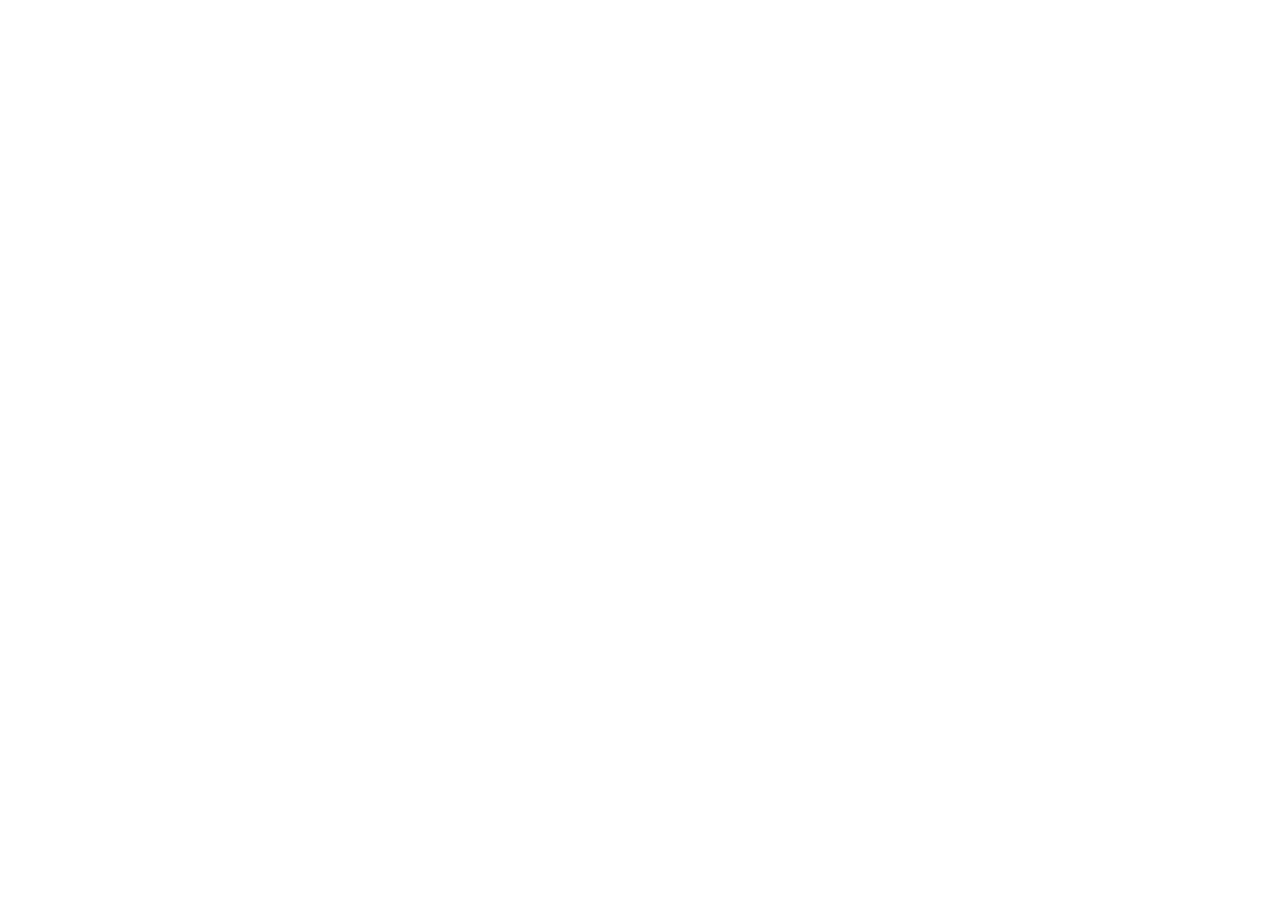
==== index.html @ ac582eb2 "Deploy Ilanil Infotech website" ====
<!doctype html>
<html lang="en">
  <head>
    <meta charset="UTF-8" />
    <meta name="viewport" content="width=device-width, initial-scale=1.0" />
    <title>Ilanil Infotech - Software, Mobile APIs & AI Solutions</title>
    <meta name="description" content="Ilanil Infotech builds and hosts complete web applications, mobile APIs, cloud infrastructure, and AI technology solutions." />
    <meta property="og:title" content="Ilanil Infotech - Software, Mobile APIs & AI Solutions" />
    <meta property="og:description" content="Ilanil Infotech builds and hosts complete web applications, mobile APIs, cloud infrastructure, and AI technology solutions." />
    <meta property="og:type" content="website" />
    <meta name="twitter:card" content="summary_large_image" />
    <link rel="preconnect" href="https://fonts.googleapis.com">
    <link rel="preconnect" href="https://fonts.gstatic.com" crossorigin>
    <link href="https://fonts.googleapis.com/css2?family=Plus+Jakarta+Sans:wght@300;400;500;600;700;800&family=JetBrains+Mono:wght@400;500&display=swap" rel="stylesheet">
  </head>
  <body class="bg-[#0b0f17] text-slate-100 antialiased selection:bg-blue-600 selection:text-white">
    <div id="root"></div>
    <script type="module" src="/src/main.tsx"></script>
  </body>
</html>
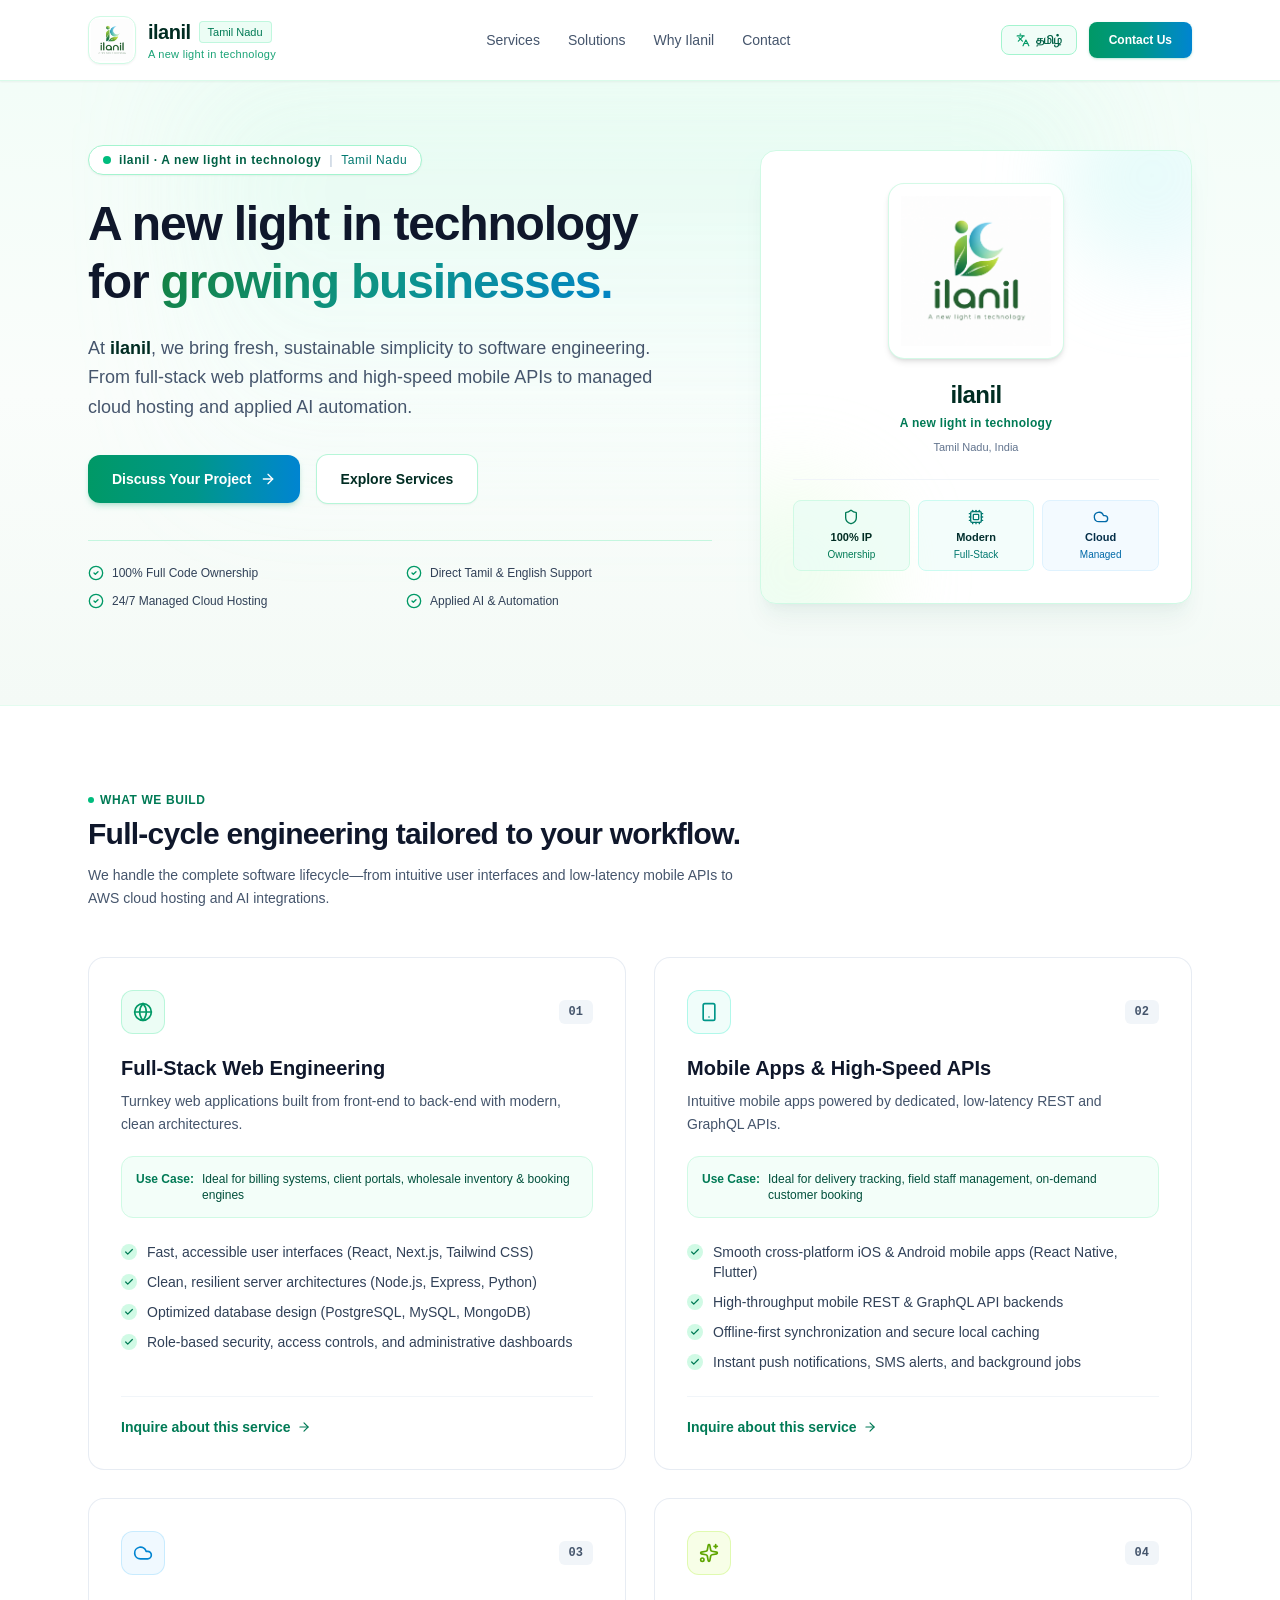
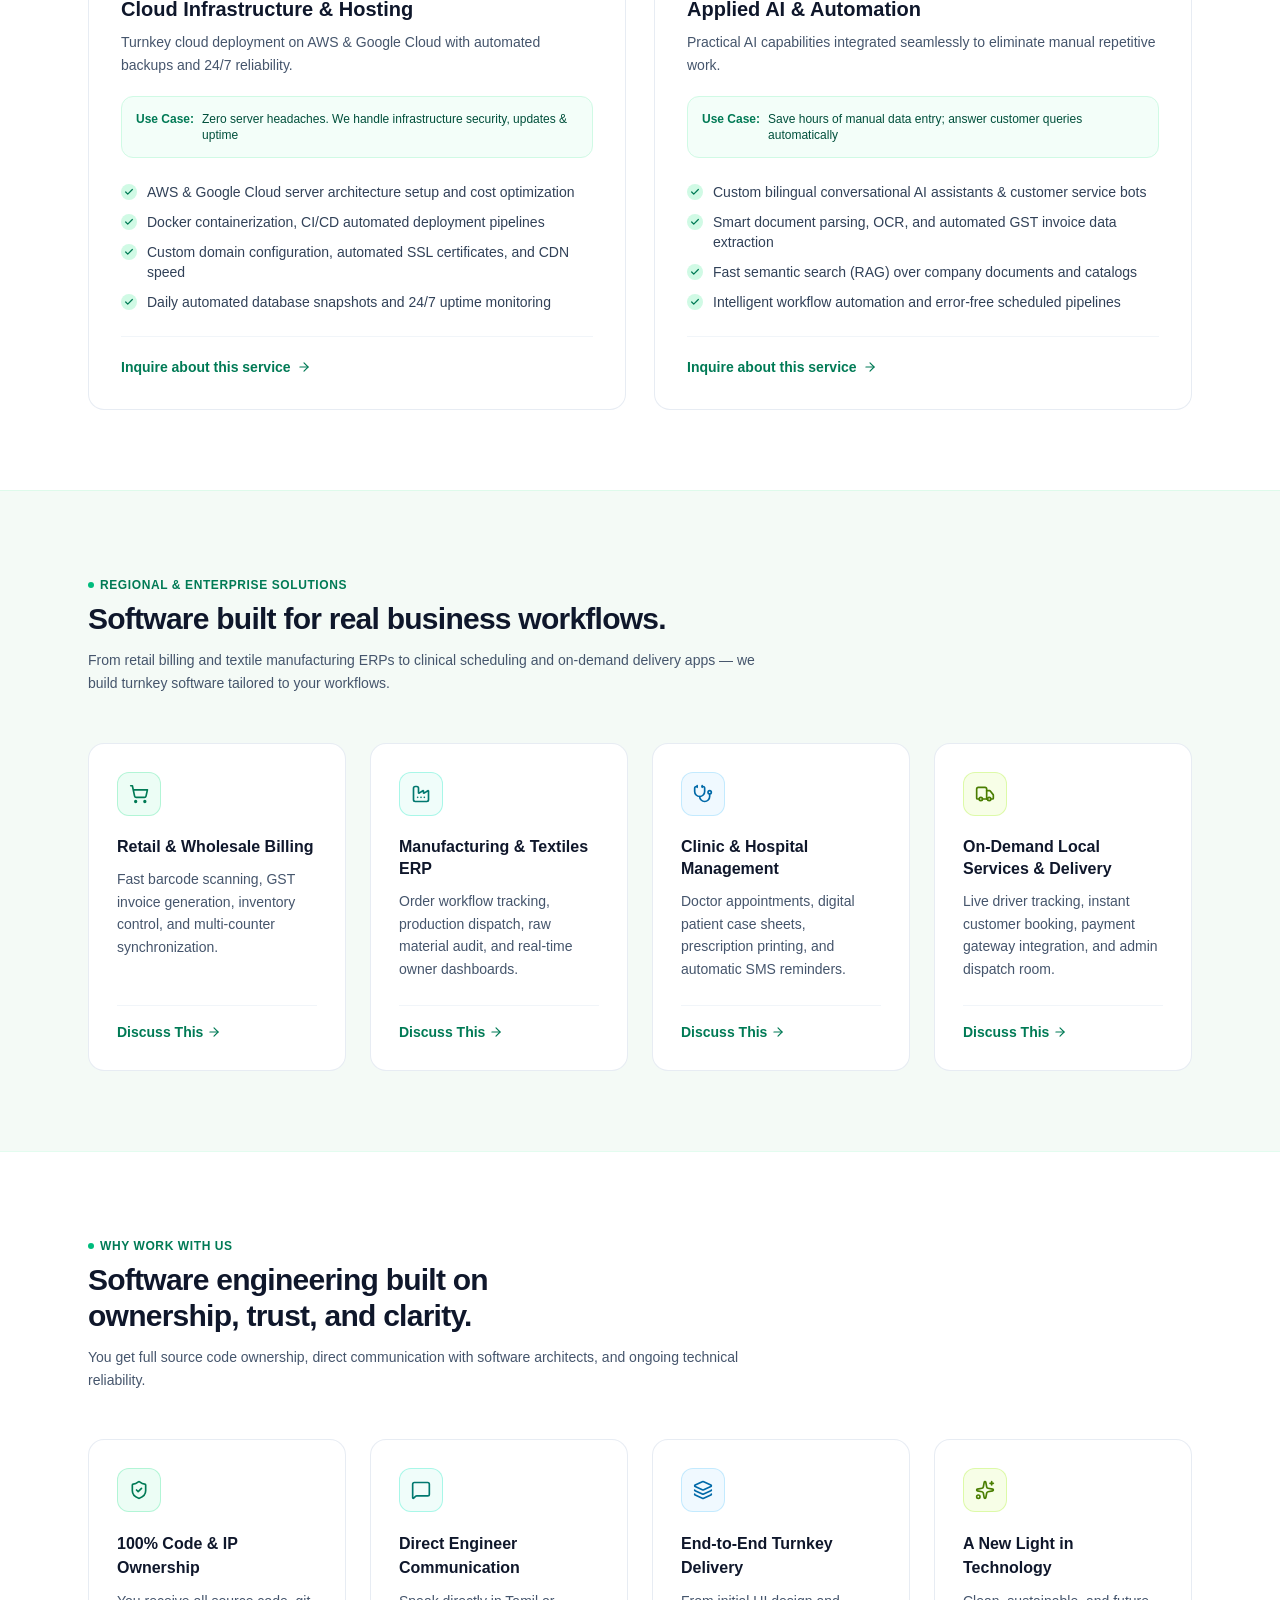
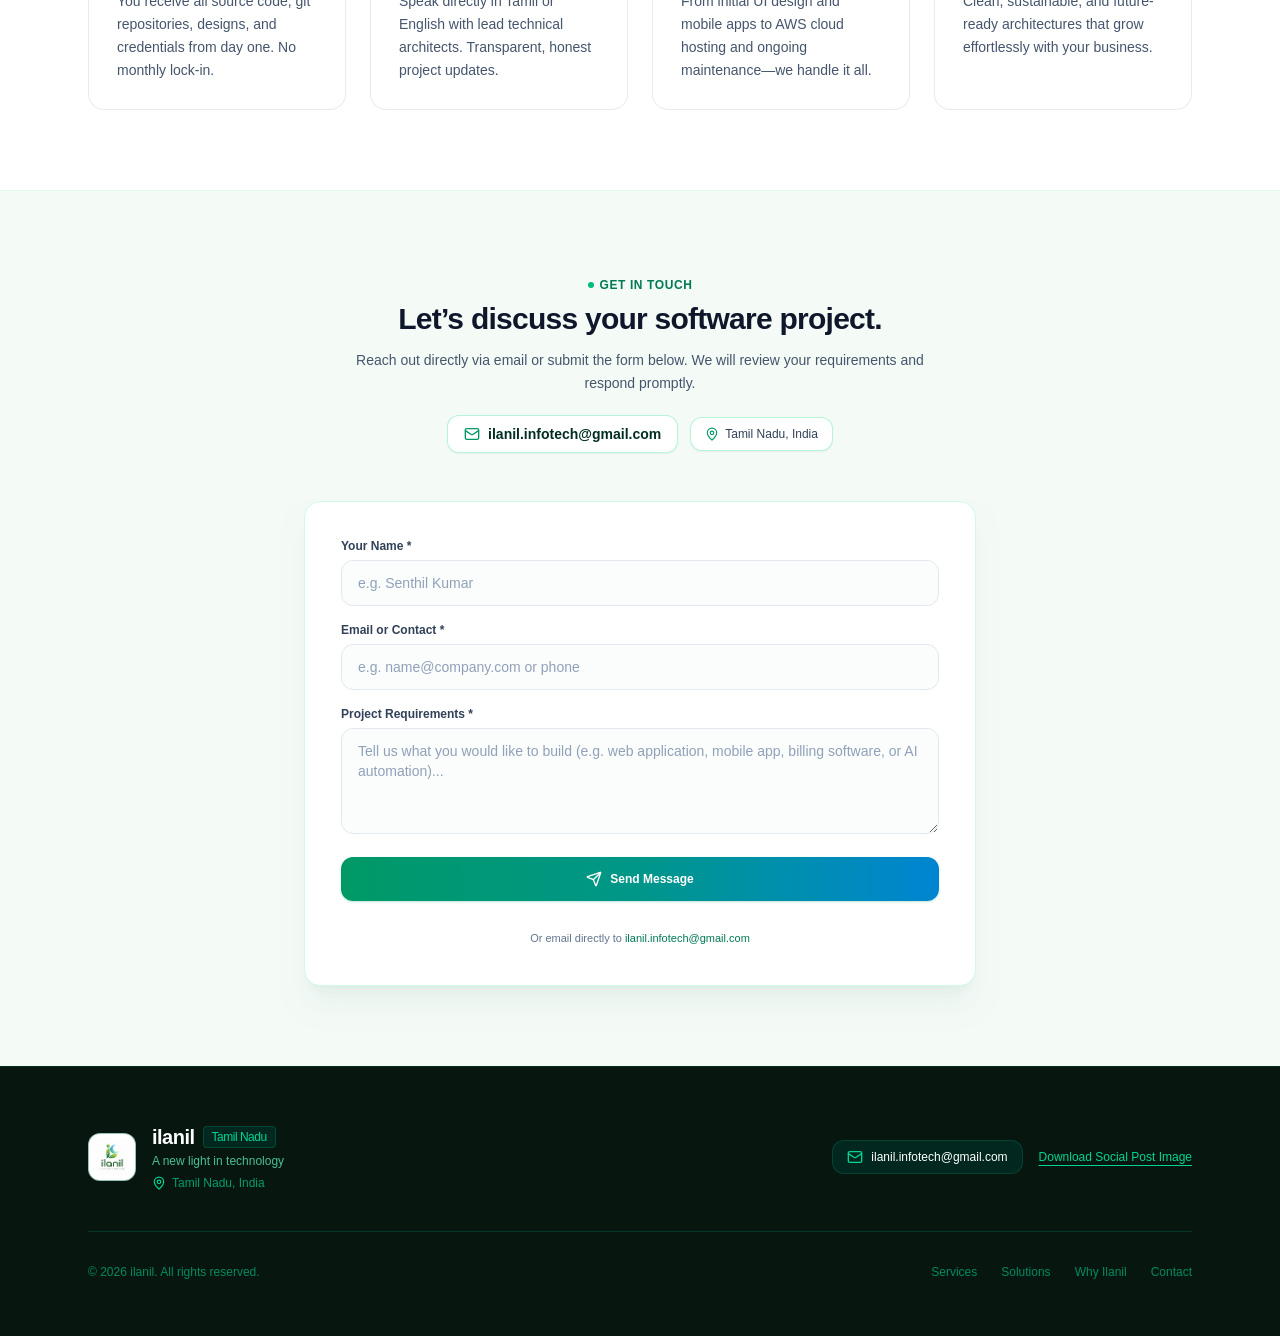
==== commit f1c9702c: "Deploy Nature-Tech logo redesign to GitHub Pages" ====
--- a/index.html
+++ b/index.html
@@ -3,18 +3,21 @@
   <head>
     <meta charset="UTF-8" />
     <meta name="viewport" content="width=device-width, initial-scale=1.0" />
-    <title>Ilanil Infotech - Software, Mobile APIs & AI Solutions</title>
-    <meta name="description" content="Ilanil Infotech builds and hosts complete web applications, mobile APIs, cloud infrastructure, and AI technology solutions." />
-    <meta property="og:title" content="Ilanil Infotech - Software, Mobile APIs & AI Solutions" />
-    <meta property="og:description" content="Ilanil Infotech builds and hosts complete web applications, mobile APIs, cloud infrastructure, and AI technology solutions." />
+    <title>Ilanil Infotech - A New Light in Technology | Tamil Nadu</title>
+    <meta name="description" content="Ilanil Infotech - A new light in technology. We build and host complete web applications, mobile APIs, cloud infrastructure, and AI solutions for businesses across Tamil Nadu." />
+    <link rel="icon" type="image/png" href="logo.png" />
+    <meta property="og:title" content="Ilanil Infotech - A New Light in Technology | Tamil Nadu" />
+    <meta property="og:description" content="Ilanil Infotech - A new light in technology. Custom software, mobile apps, managed cloud, and AI solutions." />
     <meta property="og:type" content="website" />
+    <meta property="og:image" content="logo.png" />
     <meta name="twitter:card" content="summary_large_image" />
     <link rel="preconnect" href="https://fonts.googleapis.com">
     <link rel="preconnect" href="https://fonts.gstatic.com" crossorigin>
-    <link href="https://fonts.googleapis.com/css2?family=Plus+Jakarta+Sans:wght@300;400;500;600;700;800&family=JetBrains+Mono:wght@400;500&display=swap" rel="stylesheet">
+    <link href="https://fonts.googleapis.com/css2?family=Noto+Sans+Tamil:wght@400;500;600;700&family=Plus+Jakarta+Sans:wght@300;400;500;600;700;800&family=JetBrains+Mono:wght@400;500&display=swap" rel="stylesheet">
+    <script type="module" crossorigin src="./assets/index-Dekc7Iap.js"></script>
+    <link rel="stylesheet" crossorigin href="./assets/index-Drjnzz0y.css">
   </head>
-  <body class="bg-[#0b0f17] text-slate-100 antialiased selection:bg-blue-600 selection:text-white">
+  <body class="bg-[#fafdfb] text-slate-800 antialiased selection:bg-emerald-600 selection:text-white">
     <div id="root"></div>
-    <script type="module" src="/src/main.tsx"></script>
   </body>
 </html>
--- a/assets/index-Drjnzz0y.css
+++ b/assets/index-Drjnzz0y.css
@@ -0,0 +1,2 @@
+/*! tailwindcss v4.3.3 | MIT License | https://tailwindcss.com */
+@layer properties{@supports (((-webkit-hyphens:none)) and (not (margin-trim:inline))) or ((-moz-orient:inline) and (not (color:rgb(from red r g b)))){*,:before,:after,::backdrop{--tw-translate-x:0;--tw-translate-y:0;--tw-translate-z:0;--tw-space-y-reverse:0;--tw-border-style:solid;--tw-gradient-position:initial;--tw-gradient-from:#0000;--tw-gradient-via:#0000;--tw-gradient-to:#0000;--tw-gradient-stops:initial;--tw-gradient-via-stops:initial;--tw-gradient-from-position:0%;--tw-gradient-via-position:50%;--tw-gradient-to-position:100%;--tw-leading:initial;--tw-font-weight:initial;--tw-tracking:initial;--tw-shadow:0 0 #0000;--tw-shadow-color:initial;--tw-shadow-alpha:100%;--tw-inset-shadow:0 0 #0000;--tw-inset-shadow-color:initial;--tw-inset-shadow-alpha:100%;--tw-ring-color:initial;--tw-ring-shadow:0 0 #0000;--tw-inset-ring-color:initial;--tw-inset-ring-shadow:0 0 #0000;--tw-ring-inset:initial;--tw-ring-offset-width:0px;--tw-ring-offset-color:#fff;--tw-ring-offset-shadow:0 0 #0000;--tw-blur:initial;--tw-brightness:initial;--tw-contrast:initial;--tw-grayscale:initial;--tw-hue-rotate:initial;--tw-invert:initial;--tw-opacity:initial;--tw-saturate:initial;--tw-sepia:initial;--tw-drop-shadow:initial;--tw-drop-shadow-color:initial;--tw-drop-shadow-alpha:100%;--tw-drop-shadow-size:initial;--tw-backdrop-blur:initial;--tw-backdrop-brightness:initial;--tw-backdrop-contrast:initial;--tw-backdrop-grayscale:initial;--tw-backdrop-hue-rotate:initial;--tw-backdrop-invert:initial;--tw-backdrop-opacity:initial;--tw-backdrop-saturate:initial;--tw-backdrop-sepia:initial;--tw-scale-x:1;--tw-scale-y:1;--tw-scale-z:1}}}@layer theme{:root,:host{--font-sans:-apple-system, BlinkMacSystemFont, "Segoe UI", Roboto, "Helvetica Neue", "Noto Sans", Arial, sans-serif, "Apple Color Emoji", "Segoe UI Emoji", "Segoe UI Symbol", "Noto Color Emoji";--font-mono:ui-monospace, SFMono-Regular, Menlo, Monaco, Consolas, "Liberation Mono", "Courier New", monospace;--color-lime-50:oklch(98.6% .031 120.757);--color-lime-100:oklch(96.7% .067 122.328);--color-lime-200:oklch(93.8% .127 124.321);--color-lime-600:oklch(64.8% .2 131.684);--color-lime-700:oklch(53.2% .157 131.589);--color-lime-900:oklch(40.5% .101 131.063);--color-emerald-50:oklch(97.9% .021 166.113);--color-emerald-100:oklch(95% .052 163.051);--color-emerald-200:oklch(90.5% .093 164.15);--color-emerald-300:oklch(84.5% .143 164.978);--color-emerald-400:oklch(76.5% .177 163.223);--color-emerald-500:oklch(69.6% .17 162.48);--color-emerald-600:oklch(59.6% .145 163.225);--color-emerald-700:oklch(50.8% .118 165.612);--color-emerald-800:oklch(43.2% .095 166.913);--color-emerald-900:oklch(37.8% .077 168.94);--color-emerald-950:oklch(26.2% .051 172.552);--color-teal-50:oklch(98.4% .014 180.72);--color-teal-100:oklch(95.3% .051 180.801);--color-teal-200:oklch(91% .096 180.426);--color-teal-600:oklch(60% .118 184.704);--color-teal-700:oklch(51.1% .096 186.391);--color-teal-800:oklch(43.7% .078 188.216);--color-teal-950:oklch(27.7% .046 192.524);--color-sky-50:oklch(97.7% .013 236.62);--color-sky-100:oklch(95.1% .026 236.824);--color-sky-200:oklch(90.1% .058 230.902);--color-sky-600:oklch(58.8% .158 241.966);--color-sky-700:oklch(50% .134 242.749);--color-sky-800:oklch(44.3% .11 240.79);--color-sky-950:oklch(29.3% .066 243.157);--color-rose-50:oklch(96.9% .015 12.422);--color-rose-200:oklch(89.2% .058 10.001);--color-rose-700:oklch(51.4% .222 16.935);--color-slate-100:oklch(96.8% .007 247.896);--color-slate-200:oklch(92.9% .013 255.508);--color-slate-300:oklch(86.9% .022 252.894);--color-slate-400:oklch(70.4% .04 256.788);--color-slate-500:oklch(55.4% .046 257.417);--color-slate-600:oklch(44.6% .043 257.281);--color-slate-700:oklch(37.2% .044 257.287);--color-slate-800:oklch(27.9% .041 260.031);--color-slate-900:oklch(20.8% .042 265.755);--color-white:#fff;--spacing:.25rem;--container-md:28rem;--container-xl:36rem;--container-2xl:42rem;--container-4xl:56rem;--container-6xl:72rem;--text-xs:.75rem;--text-xs--line-height:calc(1 / .75);--text-sm:.875rem;--text-sm--line-height:calc(1.25 / .875);--text-base:1rem;--text-base--line-height:calc(1.5 / 1);--text-lg:1.125rem;--text-lg--line-height:calc(1.75 / 1.125);--text-xl:1.25rem;--text-xl--line-height:calc(1.75 / 1.25);--text-2xl:1.5rem;--text-2xl--line-height:calc(2 / 1.5);--text-3xl:1.875rem;--text-3xl--line-height:calc(2.25 / 1.875);--text-4xl:2.25rem;--text-4xl--line-height:calc(2.5 / 2.25);--text-5xl:3rem;--text-5xl--line-height:1;--font-weight-normal:400;--font-weight-medium:500;--font-weight-semibold:600;--font-weight-bold:700;--font-weight-extrabold:800;--tracking-tight:-.025em;--tracking-wide:.025em;--tracking-wider:.05em;--leading-snug:1.375;--leading-relaxed:1.625;--radius-md:.375rem;--radius-lg:.5rem;--radius-xl:.75rem;--radius-2xl:1rem;--animate-pulse:pulse 2s cubic-bezier(.4, 0, .6, 1) infinite;--blur-md:12px;--blur-2xl:40px;--blur-3xl:64px;--default-transition-duration:.15s;--default-transition-timing-function:cubic-bezier(.4, 0, .2, 1);--default-font-family:var(--font-sans);--default-mono-font-family:var(--font-mono)}}@layer base{*,:after,:before,::backdrop{box-sizing:border-box;border:0 solid;margin:0;padding:0}::file-selector-button{box-sizing:border-box;border:0 solid;margin:0;padding:0}html,:host{-webkit-text-size-adjust:100%;tab-size:4;line-height:1.5;font-family:var(--default-font-family,-apple-system, BlinkMacSystemFont, "Segoe UI", Roboto, "Helvetica Neue", "Noto Sans", Arial, sans-serif, "Apple Color Emoji", "Segoe UI Emoji", "Segoe UI Symbol", "Noto Color Emoji");font-feature-settings:var(--default-font-feature-settings,normal);font-variation-settings:var(--default-font-variation-settings,normal);-webkit-tap-highlight-color:transparent}hr{height:0;color:inherit;border-top-width:1px}abbr:where([title]){-webkit-text-decoration:underline dotted;text-decoration:underline dotted}h1,h2,h3,h4,h5,h6{font-size:inherit;font-weight:inherit}a{color:inherit;-webkit-text-decoration:inherit;-webkit-text-decoration:inherit;-webkit-text-decoration:inherit;-webkit-text-decoration:inherit;text-decoration:inherit}b,strong{font-weight:bolder}code,kbd,samp,pre{font-family:var(--default-mono-font-family,ui-monospace, SFMono-Regular, Menlo, Monaco, Consolas, "Liberation Mono", "Courier New", monospace);font-feature-settings:var(--default-mono-font-feature-settings,normal);font-variation-settings:var(--default-mono-font-variation-settings,normal);font-size:1em}small{font-size:80%}sub,sup{vertical-align:baseline;font-size:75%;line-height:0;position:relative}sub{bottom:-.25em}sup{top:-.5em}table{text-indent:0;border-color:inherit;border-collapse:collapse}:-moz-focusring:where(:not(iframe)){outline:auto}progress{vertical-align:baseline}summary{display:list-item}ol,ul,menu{list-style:none}img,svg,video,canvas,audio,iframe,embed,object{vertical-align:middle;display:block}img,video{max-width:100%;height:auto}button,input,select,optgroup,textarea{font:inherit;font-feature-settings:inherit;font-variation-settings:inherit;letter-spacing:inherit;color:inherit;opacity:1;background-color:#0000;border-radius:0}::file-selector-button{font:inherit;font-feature-settings:inherit;font-variation-settings:inherit;letter-spacing:inherit;color:inherit;opacity:1;background-color:#0000;border-radius:0}:where(select:is([multiple],[size])) optgroup{font-weight:bolder}:where(select:is([multiple],[size])) optgroup option{padding-inline-start:20px}::file-selector-button{margin-inline-end:4px}::placeholder{opacity:1}@supports (not ((-webkit-appearance:-apple-pay-button))) or (contain-intrinsic-size:1px){::placeholder{color:currentColor}@supports (color:color-mix(in lab, red, red)){::placeholder{color:color-mix(in oklab, currentcolor 50%, transparent)}}}textarea{resize:vertical}::-webkit-search-decoration{-webkit-appearance:none}::-webkit-date-and-time-value{min-height:1lh;text-align:inherit}::-webkit-datetime-edit{display:inline-flex}::-webkit-datetime-edit-fields-wrapper{padding:0}::-webkit-datetime-edit{padding-block:0}::-webkit-datetime-edit-year-field{padding-block:0}::-webkit-datetime-edit-month-field{padding-block:0}::-webkit-datetime-edit-day-field{padding-block:0}::-webkit-datetime-edit-hour-field{padding-block:0}::-webkit-datetime-edit-minute-field{padding-block:0}::-webkit-datetime-edit-second-field{padding-block:0}::-webkit-datetime-edit-millisecond-field{padding-block:0}::-webkit-datetime-edit-meridiem-field{padding-block:0}::-webkit-calendar-picker-indicator{line-height:1}:-moz-ui-invalid{box-shadow:none}button,input:where([type=button],[type=reset],[type=submit]){appearance:button}::file-selector-button{appearance:button}::-webkit-inner-spin-button{height:auto}::-webkit-outer-spin-button{height:auto}[hidden]:where(:not([hidden=until-found])){display:none!important}html{scroll-behavior:smooth;--lightningcss-light:initial;--lightningcss-dark: ;color-scheme:light;font-family:Plus Jakarta Sans,Noto Sans Tamil,-apple-system,BlinkMacSystemFont,Segoe UI,Roboto,sans-serif}code,pre,.font-mono{font-family:JetBrains Mono,monospace}}@layer components;@layer utilities{.pointer-events-none{pointer-events:none}.absolute{position:absolute}.relative{position:relative}.sticky{position:sticky}.-top-16{top:calc(var(--spacing) * -16)}.top-0{top:0}.-right-16{right:calc(var(--spacing) * -16)}.-bottom-16{bottom:calc(var(--spacing) * -16)}.-left-16{left:calc(var(--spacing) * -16)}.left-1\/2{left:50%}.z-10{z-index:10}.z-40{z-index:40}.mx-auto{margin-inline:auto}.mt-0\.5{margin-top:calc(var(--spacing) * .5)}.mt-1\.5{margin-top:calc(var(--spacing) * 1.5)}.mt-3{margin-top:calc(var(--spacing) * 3)}.mt-5{margin-top:calc(var(--spacing) * 5)}.mt-6{margin-top:calc(var(--spacing) * 6)}.mb-1{margin-bottom:var(--spacing)}.mb-1\.5{margin-bottom:calc(var(--spacing) * 1.5)}.mb-2{margin-bottom:calc(var(--spacing) * 2)}.mb-2\.5{margin-bottom:calc(var(--spacing) * 2.5)}.mb-5{margin-bottom:calc(var(--spacing) * 5)}.mb-6{margin-bottom:calc(var(--spacing) * 6)}.mb-8{margin-bottom:calc(var(--spacing) * 8)}.mb-9{margin-bottom:calc(var(--spacing) * 9)}.mb-12{margin-bottom:calc(var(--spacing) * 12)}.block{display:block}.flex{display:flex}.grid{display:grid}.hidden{display:none}.inline-flex{display:inline-flex}.h-1\.5{height:calc(var(--spacing) * 1.5)}.h-2{height:calc(var(--spacing) * 2)}.h-2\.5{height:calc(var(--spacing) * 2.5)}.h-3\.5{height:calc(var(--spacing) * 3.5)}.h-4{height:calc(var(--spacing) * 4)}.h-5{height:calc(var(--spacing) * 5)}.h-6{height:calc(var(--spacing) * 6)}.h-11{height:calc(var(--spacing) * 11)}.h-12{height:calc(var(--spacing) * 12)}.h-20{height:calc(var(--spacing) * 20)}.h-36{height:calc(var(--spacing) * 36)}.h-48{height:calc(var(--spacing) * 48)}.h-\[450px\]{height:450px}.h-full{height:100%}.min-h-screen{min-height:100vh}.w-1\.5{width:calc(var(--spacing) * 1.5)}.w-2{width:calc(var(--spacing) * 2)}.w-2\.5{width:calc(var(--spacing) * 2.5)}.w-3\.5{width:calc(var(--spacing) * 3.5)}.w-4{width:calc(var(--spacing) * 4)}.w-5{width:calc(var(--spacing) * 5)}.w-6{width:calc(var(--spacing) * 6)}.w-11{width:calc(var(--spacing) * 11)}.w-12{width:calc(var(--spacing) * 12)}.w-36{width:calc(var(--spacing) * 36)}.w-48{width:calc(var(--spacing) * 48)}.w-\[900px\]{width:900px}.w-full{width:100%}.max-w-2xl{max-width:var(--container-2xl)}.max-w-4xl{max-width:var(--container-4xl)}.max-w-6xl{max-width:var(--container-6xl)}.max-w-md{max-width:var(--container-md)}.max-w-xl{max-width:var(--container-xl)}.flex-1{flex:1}.shrink-0{flex-shrink:0}.grow{flex-grow:1}.-translate-x-1\/2{--tw-translate-x:calc(calc(1 / 2 * 100%) * -1);translate:var(--tw-translate-x) var(--tw-translate-y)}.animate-pulse{animation:var(--animate-pulse)}.grid-cols-1{grid-template-columns:repeat(1,minmax(0,1fr))}.grid-cols-2{grid-template-columns:repeat(2,minmax(0,1fr))}.grid-cols-3{grid-template-columns:repeat(3,minmax(0,1fr))}.flex-col{flex-direction:column}.flex-wrap{flex-wrap:wrap}.items-center{align-items:center}.items-start{align-items:flex-start}.items-stretch{align-items:stretch}.justify-between{justify-content:space-between}.justify-center{justify-content:center}.gap-1{gap:var(--spacing)}.gap-1\.5{gap:calc(var(--spacing) * 1.5)}.gap-2{gap:calc(var(--spacing) * 2)}.gap-2\.5{gap:calc(var(--spacing) * 2.5)}.gap-3{gap:calc(var(--spacing) * 3)}.gap-4{gap:calc(var(--spacing) * 4)}.gap-6{gap:calc(var(--spacing) * 6)}.gap-7{gap:calc(var(--spacing) * 7)}.gap-8{gap:calc(var(--spacing) * 8)}.gap-12{gap:calc(var(--spacing) * 12)}:where(.space-y-1>:not(:last-child)){--tw-space-y-reverse:0;margin-block-start:calc(var(--spacing) * var(--tw-space-y-reverse));margin-block-end:calc(var(--spacing) * calc(1 - var(--tw-space-y-reverse)))}:where(.space-y-2\.5>:not(:last-child)){--tw-space-y-reverse:0;margin-block-start:calc(calc(var(--spacing) * 2.5) * var(--tw-space-y-reverse));margin-block-end:calc(calc(var(--spacing) * 2.5) * calc(1 - var(--tw-space-y-reverse)))}:where(.space-y-4>:not(:last-child)){--tw-space-y-reverse:0;margin-block-start:calc(calc(var(--spacing) * 4) * var(--tw-space-y-reverse));margin-block-end:calc(calc(var(--spacing) * 4) * calc(1 - var(--tw-space-y-reverse)))}.overflow-hidden{overflow:hidden}.rounded{border-radius:.25rem}.rounded-2xl{border-radius:var(--radius-2xl)}.rounded-full{border-radius:2147483647px}.rounded-lg{border-radius:var(--radius-lg)}.rounded-md{border-radius:var(--radius-md)}.rounded-xl{border-radius:var(--radius-xl)}.border{border-style:var(--tw-border-style);border-width:1px}.border-t{border-top-style:var(--tw-border-style);border-top-width:1px}.border-b{border-bottom-style:var(--tw-border-style);border-bottom-width:1px}.border-emerald-100{border-color:var(--color-emerald-100)}.border-emerald-100\/60{border-color:#d0fae599}@supports (color:color-mix(in lab, red, red)){.border-emerald-100\/60{border-color:color-mix(in oklab, var(--color-emerald-100) 60%, transparent)}}.border-emerald-100\/80{border-color:#d0fae5cc}@supports (color:color-mix(in lab, red, red)){.border-emerald-100\/80{border-color:color-mix(in oklab, var(--color-emerald-100) 80%, transparent)}}.border-emerald-100\/90{border-color:#d0fae5e6}@supports (color:color-mix(in lab, red, red)){.border-emerald-100\/90{border-color:color-mix(in oklab, var(--color-emerald-100) 90%, transparent)}}.border-emerald-200{border-color:var(--color-emerald-200)}.border-emerald-200\/60{border-color:#a4f4cf99}@supports (color:color-mix(in lab, red, red)){.border-emerald-200\/60{border-color:color-mix(in oklab, var(--color-emerald-200) 60%, transparent)}}.border-emerald-200\/70{border-color:#a4f4cfb3}@supports (color:color-mix(in lab, red, red)){.border-emerald-200\/70{border-color:color-mix(in oklab, var(--color-emerald-200) 70%, transparent)}}.border-emerald-200\/80{border-color:#a4f4cfcc}@supports (color:color-mix(in lab, red, red)){.border-emerald-200\/80{border-color:color-mix(in oklab, var(--color-emerald-200) 80%, transparent)}}.border-emerald-300{border-color:var(--color-emerald-300)}.border-emerald-800\/40{border-color:#005f4666}@supports (color:color-mix(in lab, red, red)){.border-emerald-800\/40{border-color:color-mix(in oklab, var(--color-emerald-800) 40%, transparent)}}.border-emerald-800\/50{border-color:#005f4680}@supports (color:color-mix(in lab, red, red)){.border-emerald-800\/50{border-color:color-mix(in oklab, var(--color-emerald-800) 50%, transparent)}}.border-emerald-800\/60{border-color:#005f4699}@supports (color:color-mix(in lab, red, red)){.border-emerald-800\/60{border-color:color-mix(in oklab, var(--color-emerald-800) 60%, transparent)}}.border-emerald-900\/60{border-color:#004e3b99}@supports (color:color-mix(in lab, red, red)){.border-emerald-900\/60{border-color:color-mix(in oklab, var(--color-emerald-900) 60%, transparent)}}.border-emerald-950{border-color:var(--color-emerald-950)}.border-lime-200\/70{border-color:#d8f999b3}@supports (color:color-mix(in lab, red, red)){.border-lime-200\/70{border-color:color-mix(in oklab, var(--color-lime-200) 70%, transparent)}}.border-lime-200\/80{border-color:#d8f999cc}@supports (color:color-mix(in lab, red, red)){.border-lime-200\/80{border-color:color-mix(in oklab, var(--color-lime-200) 80%, transparent)}}.border-rose-200{border-color:var(--color-rose-200)}.border-sky-100{border-color:var(--color-sky-100)}.border-sky-200\/70{border-color:#b8e6feb3}@supports (color:color-mix(in lab, red, red)){.border-sky-200\/70{border-color:color-mix(in oklab, var(--color-sky-200) 70%, transparent)}}.border-sky-200\/80{border-color:#b8e6fecc}@supports (color:color-mix(in lab, red, red)){.border-sky-200\/80{border-color:color-mix(in oklab, var(--color-sky-200) 80%, transparent)}}.border-slate-100{border-color:var(--color-slate-100)}.border-slate-200{border-color:var(--color-slate-200)}.border-slate-200\/80{border-color:#e2e8f0cc}@supports (color:color-mix(in lab, red, red)){.border-slate-200\/80{border-color:color-mix(in oklab, var(--color-slate-200) 80%, transparent)}}.border-teal-100{border-color:var(--color-teal-100)}.border-teal-200\/70{border-color:#96f7e4b3}@supports (color:color-mix(in lab, red, red)){.border-teal-200\/70{border-color:color-mix(in oklab, var(--color-teal-200) 70%, transparent)}}.border-teal-200\/80{border-color:#96f7e4cc}@supports (color:color-mix(in lab, red, red)){.border-teal-200\/80{border-color:color-mix(in oklab, var(--color-teal-200) 80%, transparent)}}.bg-\[\#071710\]{background-color:#071710}.bg-\[\#f4faf6\]{background-color:#f4faf6}.bg-\[\#fafdfb\]{background-color:#fafdfb}.bg-emerald-50{background-color:var(--color-emerald-50)}.bg-emerald-50\/60{background-color:#ecfdf599}@supports (color:color-mix(in lab, red, red)){.bg-emerald-50\/60{background-color:color-mix(in oklab, var(--color-emerald-50) 60%, transparent)}}.bg-emerald-50\/70{background-color:#ecfdf5b3}@supports (color:color-mix(in lab, red, red)){.bg-emerald-50\/70{background-color:color-mix(in oklab, var(--color-emerald-50) 70%, transparent)}}.bg-emerald-50\/80{background-color:#ecfdf5cc}@supports (color:color-mix(in lab, red, red)){.bg-emerald-50\/80{background-color:color-mix(in oklab, var(--color-emerald-50) 80%, transparent)}}.bg-emerald-100{background-color:var(--color-emerald-100)}.bg-emerald-500{background-color:var(--color-emerald-500)}.bg-emerald-950\/80{background-color:#002c22cc}@supports (color:color-mix(in lab, red, red)){.bg-emerald-950\/80{background-color:color-mix(in oklab, var(--color-emerald-950) 80%, transparent)}}.bg-lime-50{background-color:var(--color-lime-50)}.bg-rose-50{background-color:var(--color-rose-50)}.bg-sky-50{background-color:var(--color-sky-50)}.bg-sky-50\/80{background-color:#f0f9ffcc}@supports (color:color-mix(in lab, red, red)){.bg-sky-50\/80{background-color:color-mix(in oklab, var(--color-sky-50) 80%, transparent)}}.bg-slate-100{background-color:var(--color-slate-100)}.bg-teal-50{background-color:var(--color-teal-50)}.bg-teal-50\/80{background-color:#f0fdfacc}@supports (color:color-mix(in lab, red, red)){.bg-teal-50\/80{background-color:color-mix(in oklab, var(--color-teal-50) 80%, transparent)}}.bg-white{background-color:var(--color-white)}.bg-white\/95{background-color:#fffffff2}@supports (color:color-mix(in lab, red, red)){.bg-white\/95{background-color:color-mix(in oklab, var(--color-white) 95%, transparent)}}.bg-gradient-to-b{--tw-gradient-position:to bottom in oklab;background-image:linear-gradient(var(--tw-gradient-stops))}.bg-gradient-to-br{--tw-gradient-position:to bottom right in oklab;background-image:linear-gradient(var(--tw-gradient-stops))}.bg-gradient-to-r{--tw-gradient-position:to right in oklab;background-image:linear-gradient(var(--tw-gradient-stops))}.bg-gradient-to-tr{--tw-gradient-position:to top right in oklab;background-image:linear-gradient(var(--tw-gradient-stops))}.from-emerald-50\/50{--tw-gradient-from:#ecfdf580}@supports (color:color-mix(in lab, red, red)){.from-emerald-50\/50{--tw-gradient-from:color-mix(in oklab, var(--color-emerald-50) 50%, transparent)}}.from-emerald-50\/50{--tw-gradient-stops:var(--tw-gradient-via-stops,var(--tw-gradient-position), var(--tw-gradient-from) var(--tw-gradient-from-position), var(--tw-gradient-to) var(--tw-gradient-to-position))}.from-emerald-200\/30{--tw-gradient-from:#a4f4cf4d}@supports (color:color-mix(in lab, red, red)){.from-emerald-200\/30{--tw-gradient-from:color-mix(in oklab, var(--color-emerald-200) 30%, transparent)}}.from-emerald-200\/30{--tw-gradient-stops:var(--tw-gradient-via-stops,var(--tw-gradient-position), var(--tw-gradient-from) var(--tw-gradient-from-position), var(--tw-gradient-to) var(--tw-gradient-to-position))}.from-emerald-600{--tw-gradient-from:var(--color-emerald-600);--tw-gradient-stops:var(--tw-gradient-via-stops,var(--tw-gradient-position), var(--tw-gradient-from) var(--tw-gradient-from-position), var(--tw-gradient-to) var(--tw-gradient-to-position))}.from-teal-200\/30{--tw-gradient-from:#96f7e44d}@supports (color:color-mix(in lab, red, red)){.from-teal-200\/30{--tw-gradient-from:color-mix(in oklab, var(--color-teal-200) 30%, transparent)}}.from-teal-200\/30{--tw-gradient-stops:var(--tw-gradient-via-stops,var(--tw-gradient-position), var(--tw-gradient-from) var(--tw-gradient-from-position), var(--tw-gradient-to) var(--tw-gradient-to-position))}.via-\[\#fafdfb\]{--tw-gradient-via:#fafdfb;--tw-gradient-via-stops:var(--tw-gradient-position), var(--tw-gradient-from) var(--tw-gradient-from-position), var(--tw-gradient-via) var(--tw-gradient-via-position), var(--tw-gradient-to) var(--tw-gradient-to-position);--tw-gradient-stops:var(--tw-gradient-via-stops)}.via-teal-100\/20{--tw-gradient-via:#cbfbf133}@supports (color:color-mix(in lab, red, red)){.via-teal-100\/20{--tw-gradient-via:color-mix(in oklab, var(--color-teal-100) 20%, transparent)}}.via-teal-100\/20{--tw-gradient-via-stops:var(--tw-gradient-position), var(--tw-gradient-from) var(--tw-gradient-from-position), var(--tw-gradient-via) var(--tw-gradient-via-position), var(--tw-gradient-to) var(--tw-gradient-to-position);--tw-gradient-stops:var(--tw-gradient-via-stops)}.via-teal-600{--tw-gradient-via:var(--color-teal-600);--tw-gradient-via-stops:var(--tw-gradient-position), var(--tw-gradient-from) var(--tw-gradient-from-position), var(--tw-gradient-via) var(--tw-gradient-via-position), var(--tw-gradient-to) var(--tw-gradient-to-position);--tw-gradient-stops:var(--tw-gradient-via-stops)}.to-\[\#f4faf6\]{--tw-gradient-to:#f4faf6;--tw-gradient-stops:var(--tw-gradient-via-stops,var(--tw-gradient-position), var(--tw-gradient-from) var(--tw-gradient-from-position), var(--tw-gradient-to) var(--tw-gradient-to-position))}.to-lime-100\/30{--tw-gradient-to:#ecfcca4d}@supports (color:color-mix(in lab, red, red)){.to-lime-100\/30{--tw-gradient-to:color-mix(in oklab, var(--color-lime-100) 30%, transparent)}}.to-lime-100\/30{--tw-gradient-stops:var(--tw-gradient-via-stops,var(--tw-gradient-position), var(--tw-gradient-from) var(--tw-gradient-from-position), var(--tw-gradient-to) var(--tw-gradient-to-position))}.to-sky-200\/20{--tw-gradient-to:#b8e6fe33}@supports (color:color-mix(in lab, red, red)){.to-sky-200\/20{--tw-gradient-to:color-mix(in oklab, var(--color-sky-200) 20%, transparent)}}.to-sky-200\/20{--tw-gradient-stops:var(--tw-gradient-via-stops,var(--tw-gradient-position), var(--tw-gradient-from) var(--tw-gradient-from-position), var(--tw-gradient-to) var(--tw-gradient-to-position))}.to-sky-600{--tw-gradient-to:var(--color-sky-600);--tw-gradient-stops:var(--tw-gradient-via-stops,var(--tw-gradient-position), var(--tw-gradient-from) var(--tw-gradient-from-position), var(--tw-gradient-to) var(--tw-gradient-to-position))}.to-teal-600{--tw-gradient-to:var(--color-teal-600);--tw-gradient-stops:var(--tw-gradient-via-stops,var(--tw-gradient-position), var(--tw-gradient-from) var(--tw-gradient-from-position), var(--tw-gradient-to) var(--tw-gradient-to-position))}.to-transparent{--tw-gradient-to:transparent;--tw-gradient-stops:var(--tw-gradient-via-stops,var(--tw-gradient-position), var(--tw-gradient-from) var(--tw-gradient-from-position), var(--tw-gradient-to) var(--tw-gradient-to-position))}.stroke-\[3\]{stroke-width:3px}.object-contain{object-fit:contain}.p-0\.5{padding:calc(var(--spacing) * .5)}.p-1{padding:var(--spacing)}.p-2{padding:calc(var(--spacing) * 2)}.p-3{padding:calc(var(--spacing) * 3)}.p-3\.5{padding:calc(var(--spacing) * 3.5)}.p-6{padding:calc(var(--spacing) * 6)}.p-7{padding:calc(var(--spacing) * 7)}.px-2{padding-inline:calc(var(--spacing) * 2)}.px-2\.5{padding-inline:calc(var(--spacing) * 2.5)}.px-3\.5{padding-inline:calc(var(--spacing) * 3.5)}.px-4{padding-inline:calc(var(--spacing) * 4)}.px-5{padding-inline:calc(var(--spacing) * 5)}.px-6{padding-inline:calc(var(--spacing) * 6)}.py-0\.5{padding-block:calc(var(--spacing) * .5)}.py-1{padding-block:var(--spacing)}.py-1\.5{padding-block:calc(var(--spacing) * 1.5)}.py-2{padding-block:calc(var(--spacing) * 2)}.py-2\.5{padding-block:calc(var(--spacing) * 2.5)}.py-3{padding-block:calc(var(--spacing) * 3)}.py-3\.5{padding-block:calc(var(--spacing) * 3.5)}.py-6{padding-block:calc(var(--spacing) * 6)}.py-8{padding-block:calc(var(--spacing) * 8)}.py-14{padding-block:calc(var(--spacing) * 14)}.py-20{padding-block:calc(var(--spacing) * 20)}.pt-1{padding-top:var(--spacing)}.pt-2{padding-top:calc(var(--spacing) * 2)}.pt-3{padding-top:calc(var(--spacing) * 3)}.pt-4{padding-top:calc(var(--spacing) * 4)}.pt-5{padding-top:calc(var(--spacing) * 5)}.pt-6{padding-top:calc(var(--spacing) * 6)}.pt-8{padding-top:calc(var(--spacing) * 8)}.pt-12{padding-top:calc(var(--spacing) * 12)}.pb-10{padding-bottom:calc(var(--spacing) * 10)}.pb-20{padding-bottom:calc(var(--spacing) * 20)}.text-center{text-align:center}.font-mono{font-family:var(--font-mono)}.font-sans{font-family:var(--font-sans)}.text-2xl{font-size:var(--text-2xl);line-height:var(--tw-leading,var(--text-2xl--line-height))}.text-3xl{font-size:var(--text-3xl);line-height:var(--tw-leading,var(--text-3xl--line-height))}.text-base{font-size:var(--text-base);line-height:var(--tw-leading,var(--text-base--line-height))}.text-lg{font-size:var(--text-lg);line-height:var(--tw-leading,var(--text-lg--line-height))}.text-sm{font-size:var(--text-sm);line-height:var(--tw-leading,var(--text-sm--line-height))}.text-xl{font-size:var(--text-xl);line-height:var(--tw-leading,var(--text-xl--line-height))}.text-xs{font-size:var(--text-xs);line-height:var(--tw-leading,var(--text-xs--line-height))}.text-\[10px\]{font-size:10px}.text-\[11px\]{font-size:11px}.leading-\[1\.2\]{--tw-leading:1.2;line-height:1.2}.leading-relaxed{--tw-leading:var(--leading-relaxed);line-height:var(--leading-relaxed)}.leading-snug{--tw-leading:var(--leading-snug);line-height:var(--leading-snug)}.font-bold{--tw-font-weight:var(--font-weight-bold);font-weight:var(--font-weight-bold)}.font-extrabold{--tw-font-weight:var(--font-weight-extrabold);font-weight:var(--font-weight-extrabold)}.font-medium{--tw-font-weight:var(--font-weight-medium);font-weight:var(--font-weight-medium)}.font-normal{--tw-font-weight:var(--font-weight-normal);font-weight:var(--font-weight-normal)}.font-semibold{--tw-font-weight:var(--font-weight-semibold);font-weight:var(--font-weight-semibold)}.tracking-tight{--tw-tracking:var(--tracking-tight);letter-spacing:var(--tracking-tight)}.tracking-wide{--tw-tracking:var(--tracking-wide);letter-spacing:var(--tracking-wide)}.tracking-wider{--tw-tracking:var(--tracking-wider);letter-spacing:var(--tracking-wider)}.\[text-wrap\:balance\]{text-wrap:balance}.whitespace-nowrap{white-space:nowrap}.text-emerald-100\/70{color:#d0fae5b3}@supports (color:color-mix(in lab, red, red)){.text-emerald-100\/70{color:color-mix(in oklab, var(--color-emerald-100) 70%, transparent)}}.text-emerald-200{color:var(--color-emerald-200)}.text-emerald-300\/80{color:#5ee9b5cc}@supports (color:color-mix(in lab, red, red)){.text-emerald-300\/80{color:color-mix(in oklab, var(--color-emerald-300) 80%, transparent)}}.text-emerald-400{color:var(--color-emerald-400)}.text-emerald-400\/60{color:#00d29499}@supports (color:color-mix(in lab, red, red)){.text-emerald-400\/60{color:color-mix(in oklab, var(--color-emerald-400) 60%, transparent)}}.text-emerald-400\/70{color:#00d294b3}@supports (color:color-mix(in lab, red, red)){.text-emerald-400\/70{color:color-mix(in oklab, var(--color-emerald-400) 70%, transparent)}}.text-emerald-600{color:var(--color-emerald-600)}.text-emerald-600\/90{color:#009767e6}@supports (color:color-mix(in lab, red, red)){.text-emerald-600\/90{color:color-mix(in oklab, var(--color-emerald-600) 90%, transparent)}}.text-emerald-700{color:var(--color-emerald-700)}.text-emerald-800{color:var(--color-emerald-800)}.text-emerald-900{color:var(--color-emerald-900)}.text-emerald-950{color:var(--color-emerald-950)}.text-lime-600{color:var(--color-lime-600)}.text-lime-700{color:var(--color-lime-700)}.text-lime-900{color:var(--color-lime-900)}.text-rose-700{color:var(--color-rose-700)}.text-sky-600{color:var(--color-sky-600)}.text-sky-700{color:var(--color-sky-700)}.text-sky-800{color:var(--color-sky-800)}.text-sky-950{color:var(--color-sky-950)}.text-slate-300{color:var(--color-slate-300)}.text-slate-500{color:var(--color-slate-500)}.text-slate-600{color:var(--color-slate-600)}.text-slate-700{color:var(--color-slate-700)}.text-slate-800{color:var(--color-slate-800)}.text-slate-900{color:var(--color-slate-900)}.text-teal-600{color:var(--color-teal-600)}.text-teal-700{color:var(--color-teal-700)}.text-teal-800{color:var(--color-teal-800)}.text-teal-950{color:var(--color-teal-950)}.text-white{color:var(--color-white)}.uppercase{text-transform:uppercase}.underline{text-decoration-line:underline}.decoration-emerald-500{-webkit-text-decoration-color:var(--color-emerald-500);-webkit-text-decoration-color:var(--color-emerald-500);-webkit-text-decoration-color:var(--color-emerald-500);text-decoration-color:var(--color-emerald-500)}.decoration-2{text-decoration-thickness:2px}.underline-offset-4{text-underline-offset:4px}.underline-offset-8{text-underline-offset:8px}.antialiased{-webkit-font-smoothing:antialiased;-moz-osx-font-smoothing:grayscale}.placeholder-slate-400::placeholder{color:var(--color-slate-400)}.opacity-70{opacity:.7}.shadow-md{--tw-shadow:0 4px 6px -1px var(--tw-shadow-color,#0000001a), 0 2px 4px -2px var(--tw-shadow-color,#0000001a);box-shadow:var(--tw-inset-shadow), var(--tw-inset-ring-shadow), var(--tw-ring-offset-shadow), var(--tw-ring-shadow), var(--tw-shadow)}.shadow-sm{--tw-shadow:0 1px 3px 0 var(--tw-shadow-color,#0000001a), 0 1px 2px -1px var(--tw-shadow-color,#0000001a);box-shadow:var(--tw-inset-shadow), var(--tw-inset-ring-shadow), var(--tw-ring-offset-shadow), var(--tw-ring-shadow), var(--tw-shadow)}.shadow-xl{--tw-shadow:0 20px 25px -5px var(--tw-shadow-color,#0000001a), 0 8px 10px -6px var(--tw-shadow-color,#0000001a);box-shadow:var(--tw-inset-shadow), var(--tw-inset-ring-shadow), var(--tw-ring-offset-shadow), var(--tw-ring-shadow), var(--tw-shadow)}.shadow-xs{--tw-shadow:0 1px 2px 0 var(--tw-shadow-color,#0000000d);box-shadow:var(--tw-inset-shadow), var(--tw-inset-ring-shadow), var(--tw-ring-offset-shadow), var(--tw-ring-shadow), var(--tw-shadow)}.shadow-emerald-600\/20{--tw-shadow-color:#00976733}@supports (color:color-mix(in lab, red, red)){.shadow-emerald-600\/20{--tw-shadow-color:color-mix(in oklab, color-mix(in oklab, var(--color-emerald-600) 20%, transparent) var(--tw-shadow-alpha), transparent)}}.shadow-emerald-900\/5{--tw-shadow-color:#004e3b0d}@supports (color:color-mix(in lab, red, red)){.shadow-emerald-900\/5{--tw-shadow-color:color-mix(in oklab, color-mix(in oklab, var(--color-emerald-900) 5%, transparent) var(--tw-shadow-alpha), transparent)}}.blur-2xl{--tw-blur:blur(var(--blur-2xl));filter:var(--tw-blur,) var(--tw-brightness,) var(--tw-contrast,) var(--tw-grayscale,) var(--tw-hue-rotate,) var(--tw-invert,) var(--tw-saturate,) var(--tw-sepia,) var(--tw-drop-shadow,)}.blur-3xl{--tw-blur:blur(var(--blur-3xl));filter:var(--tw-blur,) var(--tw-brightness,) var(--tw-contrast,) var(--tw-grayscale,) var(--tw-hue-rotate,) var(--tw-invert,) var(--tw-saturate,) var(--tw-sepia,) var(--tw-drop-shadow,)}.backdrop-blur-md{--tw-backdrop-blur:blur(var(--blur-md));-webkit-backdrop-filter:var(--tw-backdrop-blur,) var(--tw-backdrop-brightness,) var(--tw-backdrop-contrast,) var(--tw-backdrop-grayscale,) var(--tw-backdrop-hue-rotate,) var(--tw-backdrop-invert,) var(--tw-backdrop-opacity,) var(--tw-backdrop-saturate,) var(--tw-backdrop-sepia,);backdrop-filter:var(--tw-backdrop-blur,) var(--tw-backdrop-brightness,) var(--tw-backdrop-contrast,) var(--tw-backdrop-grayscale,) var(--tw-backdrop-hue-rotate,) var(--tw-backdrop-invert,) var(--tw-backdrop-opacity,) var(--tw-backdrop-saturate,) var(--tw-backdrop-sepia,)}.transition-all{transition-property:all;transition-timing-function:var(--tw-ease,var(--default-transition-timing-function));transition-duration:var(--tw-duration,var(--default-transition-duration))}.transition-colors{transition-property:color,background-color,border-color,outline-color,text-decoration-color,fill,stroke,--tw-gradient-from,--tw-gradient-via,--tw-gradient-to;transition-timing-function:var(--tw-ease,var(--default-transition-timing-function));transition-duration:var(--tw-duration,var(--default-transition-duration))}.transition-transform{transition-property:transform,translate,scale,rotate;transition-timing-function:var(--tw-ease,var(--default-transition-timing-function));transition-duration:var(--tw-duration,var(--default-transition-duration))}@media (hover:hover){.group-hover\:translate-x-1:is(:where(.group):hover *){--tw-translate-x:var(--spacing);translate:var(--tw-translate-x) var(--tw-translate-y)}.group-hover\:scale-105:is(:where(.group):hover *){--tw-scale-x:105%;--tw-scale-y:105%;--tw-scale-z:105%;scale:var(--tw-scale-x) var(--tw-scale-y)}.group-hover\:text-emerald-800:is(:where(.group):hover *){color:var(--color-emerald-800)}}.selection\:bg-emerald-600 ::selection{background-color:var(--color-emerald-600)}.selection\:bg-emerald-600::selection{background-color:var(--color-emerald-600)}.selection\:text-white ::selection{color:var(--color-white)}.selection\:text-white::selection{color:var(--color-white)}@media (hover:hover){.hover\:scale-102:hover{--tw-scale-x:102%;--tw-scale-y:102%;--tw-scale-z:102%;scale:var(--tw-scale-x) var(--tw-scale-y)}.hover\:border-emerald-300:hover{border-color:var(--color-emerald-300)}.hover\:bg-emerald-50:hover{background-color:var(--color-emerald-50)}.hover\:bg-emerald-50\/60:hover{background-color:#ecfdf599}@supports (color:color-mix(in lab, red, red)){.hover\:bg-emerald-50\/60:hover{background-color:color-mix(in oklab, var(--color-emerald-50) 60%, transparent)}}.hover\:bg-emerald-100:hover{background-color:var(--color-emerald-100)}.hover\:text-emerald-200:hover{color:var(--color-emerald-200)}.hover\:text-emerald-300:hover{color:var(--color-emerald-300)}.hover\:text-emerald-700:hover{color:var(--color-emerald-700)}.hover\:text-emerald-800:hover{color:var(--color-emerald-800)}.hover\:underline:hover{text-decoration-line:underline}.hover\:opacity-95:hover{opacity:.95}.hover\:shadow-lg:hover{--tw-shadow:0 10px 15px -3px var(--tw-shadow-color,#0000001a), 0 4px 6px -4px var(--tw-shadow-color,#0000001a);box-shadow:var(--tw-inset-shadow), var(--tw-inset-ring-shadow), var(--tw-ring-offset-shadow), var(--tw-ring-shadow), var(--tw-shadow)}.hover\:shadow-emerald-900\/5:hover{--tw-shadow-color:#004e3b0d}@supports (color:color-mix(in lab, red, red)){.hover\:shadow-emerald-900\/5:hover{--tw-shadow-color:color-mix(in oklab, color-mix(in oklab, var(--color-emerald-900) 5%, transparent) var(--tw-shadow-alpha), transparent)}}}.focus\:border-emerald-500:focus{border-color:var(--color-emerald-500)}.focus\:ring-2:focus{--tw-ring-shadow:var(--tw-ring-inset,) 0 0 0 calc(2px + var(--tw-ring-offset-width)) var(--tw-ring-color,currentcolor);box-shadow:var(--tw-inset-shadow), var(--tw-inset-ring-shadow), var(--tw-ring-offset-shadow), var(--tw-ring-shadow), var(--tw-shadow)}.focus\:ring-emerald-500\/20:focus{--tw-ring-color:#00bb7f33}@supports (color:color-mix(in lab, red, red)){.focus\:ring-emerald-500\/20:focus{--tw-ring-color:color-mix(in oklab, var(--color-emerald-500) 20%, transparent)}}.focus\:outline-none:focus{--tw-outline-style:none;outline-style:none}.active\:scale-\[0\.98\]:active{scale:.98}.active\:scale-\[0\.99\]:active{scale:.99}@media (width>=40rem){.sm\:inline-block{display:inline-block}.sm\:h-44{height:calc(var(--spacing) * 44)}.sm\:w-44{width:calc(var(--spacing) * 44)}.sm\:grid-cols-2{grid-template-columns:repeat(2,minmax(0,1fr))}.sm\:flex-row{flex-direction:row}.sm\:items-center{align-items:center}.sm\:p-7{padding:calc(var(--spacing) * 7)}.sm\:p-8{padding:calc(var(--spacing) * 8)}.sm\:p-9{padding:calc(var(--spacing) * 9)}.sm\:text-3xl{font-size:var(--text-3xl);line-height:var(--tw-leading,var(--text-3xl--line-height))}.sm\:text-4xl{font-size:var(--text-4xl);line-height:var(--tw-leading,var(--text-4xl--line-height))}.sm\:text-lg{font-size:var(--text-lg);line-height:var(--tw-leading,var(--text-lg--line-height))}.sm\:text-sm{font-size:var(--text-sm);line-height:var(--tw-leading,var(--text-sm--line-height))}.sm\:text-xl{font-size:var(--text-xl);line-height:var(--tw-leading,var(--text-xl--line-height))}}@media (width>=48rem){.md\:flex{display:flex}.md\:hidden{display:none}.md\:grid-cols-2{grid-template-columns:repeat(2,minmax(0,1fr))}.md\:flex-row{flex-direction:row}.md\:items-center{align-items:center}.md\:pt-16{padding-top:calc(var(--spacing) * 16)}.md\:pb-24{padding-bottom:calc(var(--spacing) * 24)}}@media (width>=64rem){.lg\:col-span-5{grid-column:span 5/span 5}.lg\:col-span-7{grid-column:span 7/span 7}.lg\:grid-cols-4{grid-template-columns:repeat(4,minmax(0,1fr))}.lg\:grid-cols-12{grid-template-columns:repeat(12,minmax(0,1fr))}.lg\:text-5xl{font-size:var(--text-5xl);line-height:var(--tw-leading,var(--text-5xl--line-height))}}}.nature-gradient-text{-webkit-text-fill-color:transparent;background:linear-gradient(135deg,#15803d 0%,#0d9488 50%,#0284c7 100%);-webkit-background-clip:text}.nature-gradient-bg{background:linear-gradient(135deg,#16a34a 0%,#0d9488 50%,#0284c7 100%)}.moon-leaf-gradient{background:linear-gradient(135deg,#22c55e 0%,#14b8a6 50%,#38bdf8 100%)}@property --tw-translate-x{syntax:"*";inherits:false;initial-value:0}@property --tw-translate-y{syntax:"*";inherits:false;initial-value:0}@property --tw-translate-z{syntax:"*";inherits:false;initial-value:0}@property --tw-space-y-reverse{syntax:"*";inherits:false;initial-value:0}@property --tw-border-style{syntax:"*";inherits:false;initial-value:solid}@property --tw-gradient-position{syntax:"*";inherits:false}@property --tw-gradient-from{syntax:"<color>";inherits:false;initial-value:#0000}@property --tw-gradient-via{syntax:"<color>";inherits:false;initial-value:#0000}@property --tw-gradient-to{syntax:"<color>";inherits:false;initial-value:#0000}@property --tw-gradient-stops{syntax:"*";inherits:false}@property --tw-gradient-via-stops{syntax:"*";inherits:false}@property --tw-gradient-from-position{syntax:"<length-percentage>";inherits:false;initial-value:0%}@property --tw-gradient-via-position{syntax:"<length-percentage>";inherits:false;initial-value:50%}@property --tw-gradient-to-position{syntax:"<length-percentage>";inherits:false;initial-value:100%}@property --tw-leading{syntax:"*";inherits:false}@property --tw-font-weight{syntax:"*";inherits:false}@property --tw-tracking{syntax:"*";inherits:false}@property --tw-shadow{syntax:"*";inherits:false;initial-value:0 0 #0000}@property --tw-shadow-color{syntax:"*";inherits:false}@property --tw-shadow-alpha{syntax:"<percentage>";inherits:false;initial-value:100%}@property --tw-inset-shadow{syntax:"*";inherits:false;initial-value:0 0 #0000}@property --tw-inset-shadow-color{syntax:"*";inherits:false}@property --tw-inset-shadow-alpha{syntax:"<percentage>";inherits:false;initial-value:100%}@property --tw-ring-color{syntax:"*";inherits:false}@property --tw-ring-shadow{syntax:"*";inherits:false;initial-value:0 0 #0000}@property --tw-inset-ring-color{syntax:"*";inherits:false}@property --tw-inset-ring-shadow{syntax:"*";inherits:false;initial-value:0 0 #0000}@property --tw-ring-inset{syntax:"*";inherits:false}@property --tw-ring-offset-width{syntax:"<length>";inherits:false;initial-value:0}@property --tw-ring-offset-color{syntax:"*";inherits:false;initial-value:#fff}@property --tw-ring-offset-shadow{syntax:"*";inherits:false;initial-value:0 0 #0000}@property --tw-blur{syntax:"*";inherits:false}@property --tw-brightness{syntax:"*";inherits:false}@property --tw-contrast{syntax:"*";inherits:false}@property --tw-grayscale{syntax:"*";inherits:false}@property --tw-hue-rotate{syntax:"*";inherits:false}@property --tw-invert{syntax:"*";inherits:false}@property --tw-opacity{syntax:"*";inherits:false}@property --tw-saturate{syntax:"*";inherits:false}@property --tw-sepia{syntax:"*";inherits:false}@property --tw-drop-shadow{syntax:"*";inherits:false}@property --tw-drop-shadow-color{syntax:"*";inherits:false}@property --tw-drop-shadow-alpha{syntax:"<percentage>";inherits:false;initial-value:100%}@property --tw-drop-shadow-size{syntax:"*";inherits:false}@property --tw-backdrop-blur{syntax:"*";inherits:false}@property --tw-backdrop-brightness{syntax:"*";inherits:false}@property --tw-backdrop-contrast{syntax:"*";inherits:false}@property --tw-backdrop-grayscale{syntax:"*";inherits:false}@property --tw-backdrop-hue-rotate{syntax:"*";inherits:false}@property --tw-backdrop-invert{syntax:"*";inherits:false}@property --tw-backdrop-opacity{syntax:"*";inherits:false}@property --tw-backdrop-saturate{syntax:"*";inherits:false}@property --tw-backdrop-sepia{syntax:"*";inherits:false}@property --tw-scale-x{syntax:"*";inherits:false;initial-value:1}@property --tw-scale-y{syntax:"*";inherits:false;initial-value:1}@property --tw-scale-z{syntax:"*";inherits:false;initial-value:1}@keyframes pulse{50%{opacity:.5}}
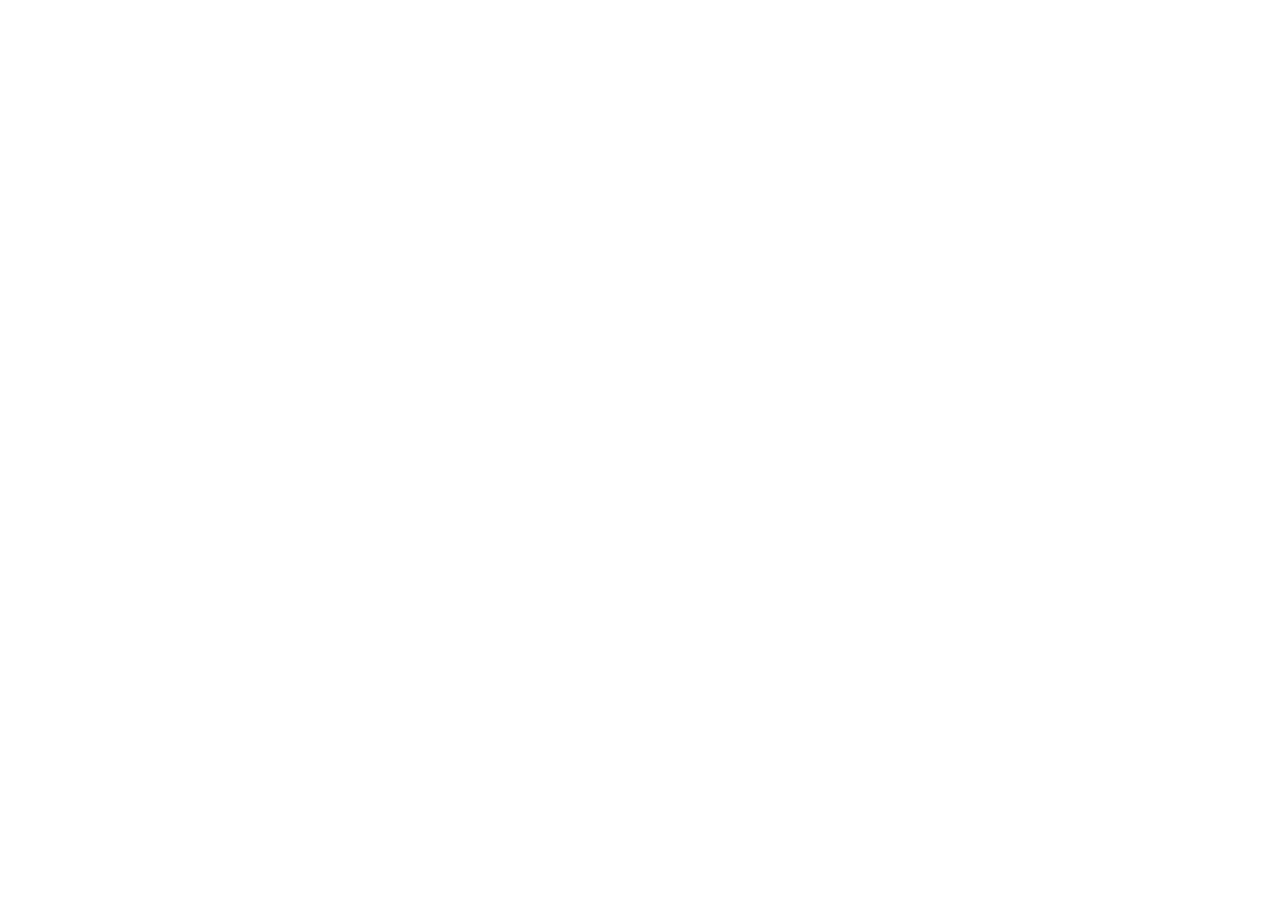
==== commit daa60a43: "feat: redesign with VisionOS 3D glassmorphism, liquid aurora flow, and cut-glass buttons" ====
--- a/index.html
+++ b/index.html
@@ -14,10 +14,9 @@
     <link rel="preconnect" href="https://fonts.googleapis.com">
     <link rel="preconnect" href="https://fonts.gstatic.com" crossorigin>
     <link href="https://fonts.googleapis.com/css2?family=Noto+Sans+Tamil:wght@400;500;600;700&family=Plus+Jakarta+Sans:wght@300;400;500;600;700;800&family=JetBrains+Mono:wght@400;500&display=swap" rel="stylesheet">
-    <script type="module" crossorigin src="./assets/index-Dekc7Iap.js"></script>
-    <link rel="stylesheet" crossorigin href="./assets/index-Drjnzz0y.css">
   </head>
-  <body class="bg-[#fafdfb] text-slate-800 antialiased selection:bg-emerald-600 selection:text-white">
+  <body class="bg-[#f2f6f3] text-[#1e293b] antialiased selection:bg-[#52796f] selection:text-white overflow-x-hidden font-sans">
     <div id="root"></div>
+    <script type="module" src="/src/main.tsx"></script>
   </body>
-</html>
+</html>
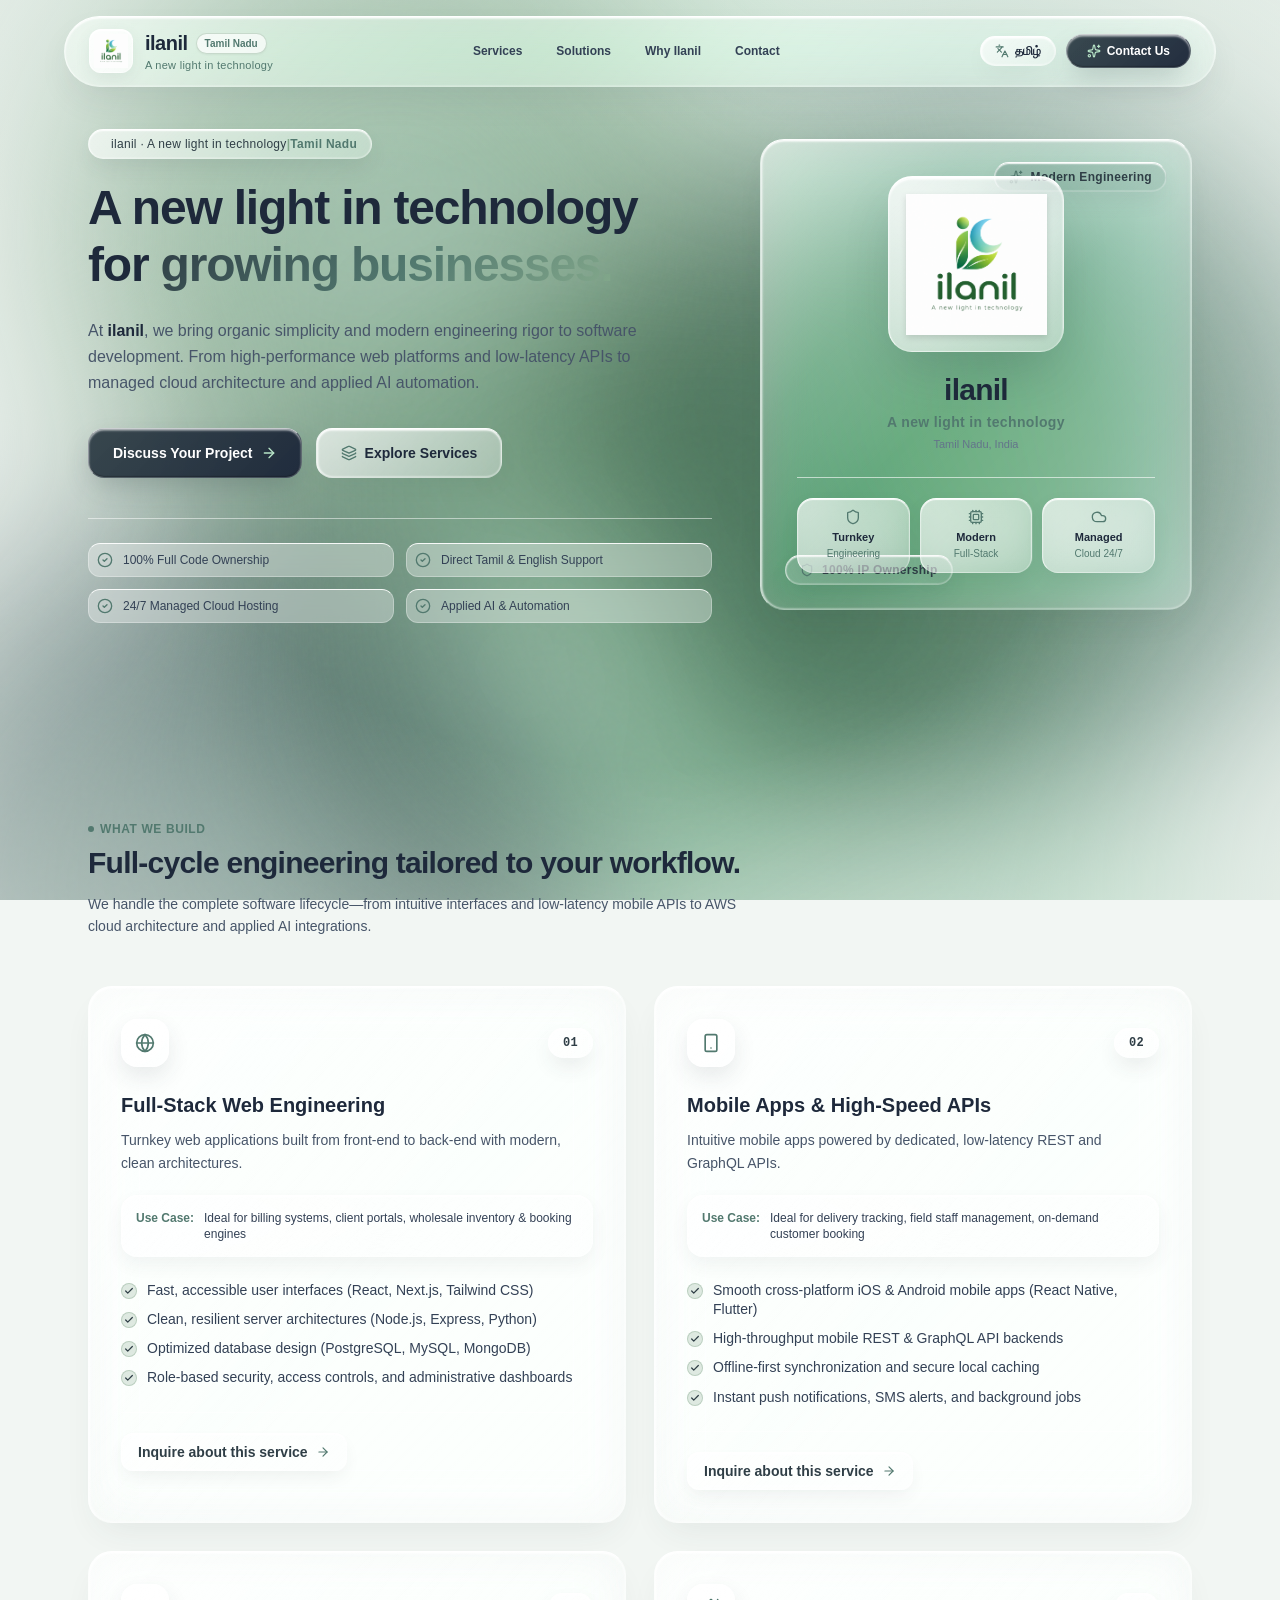
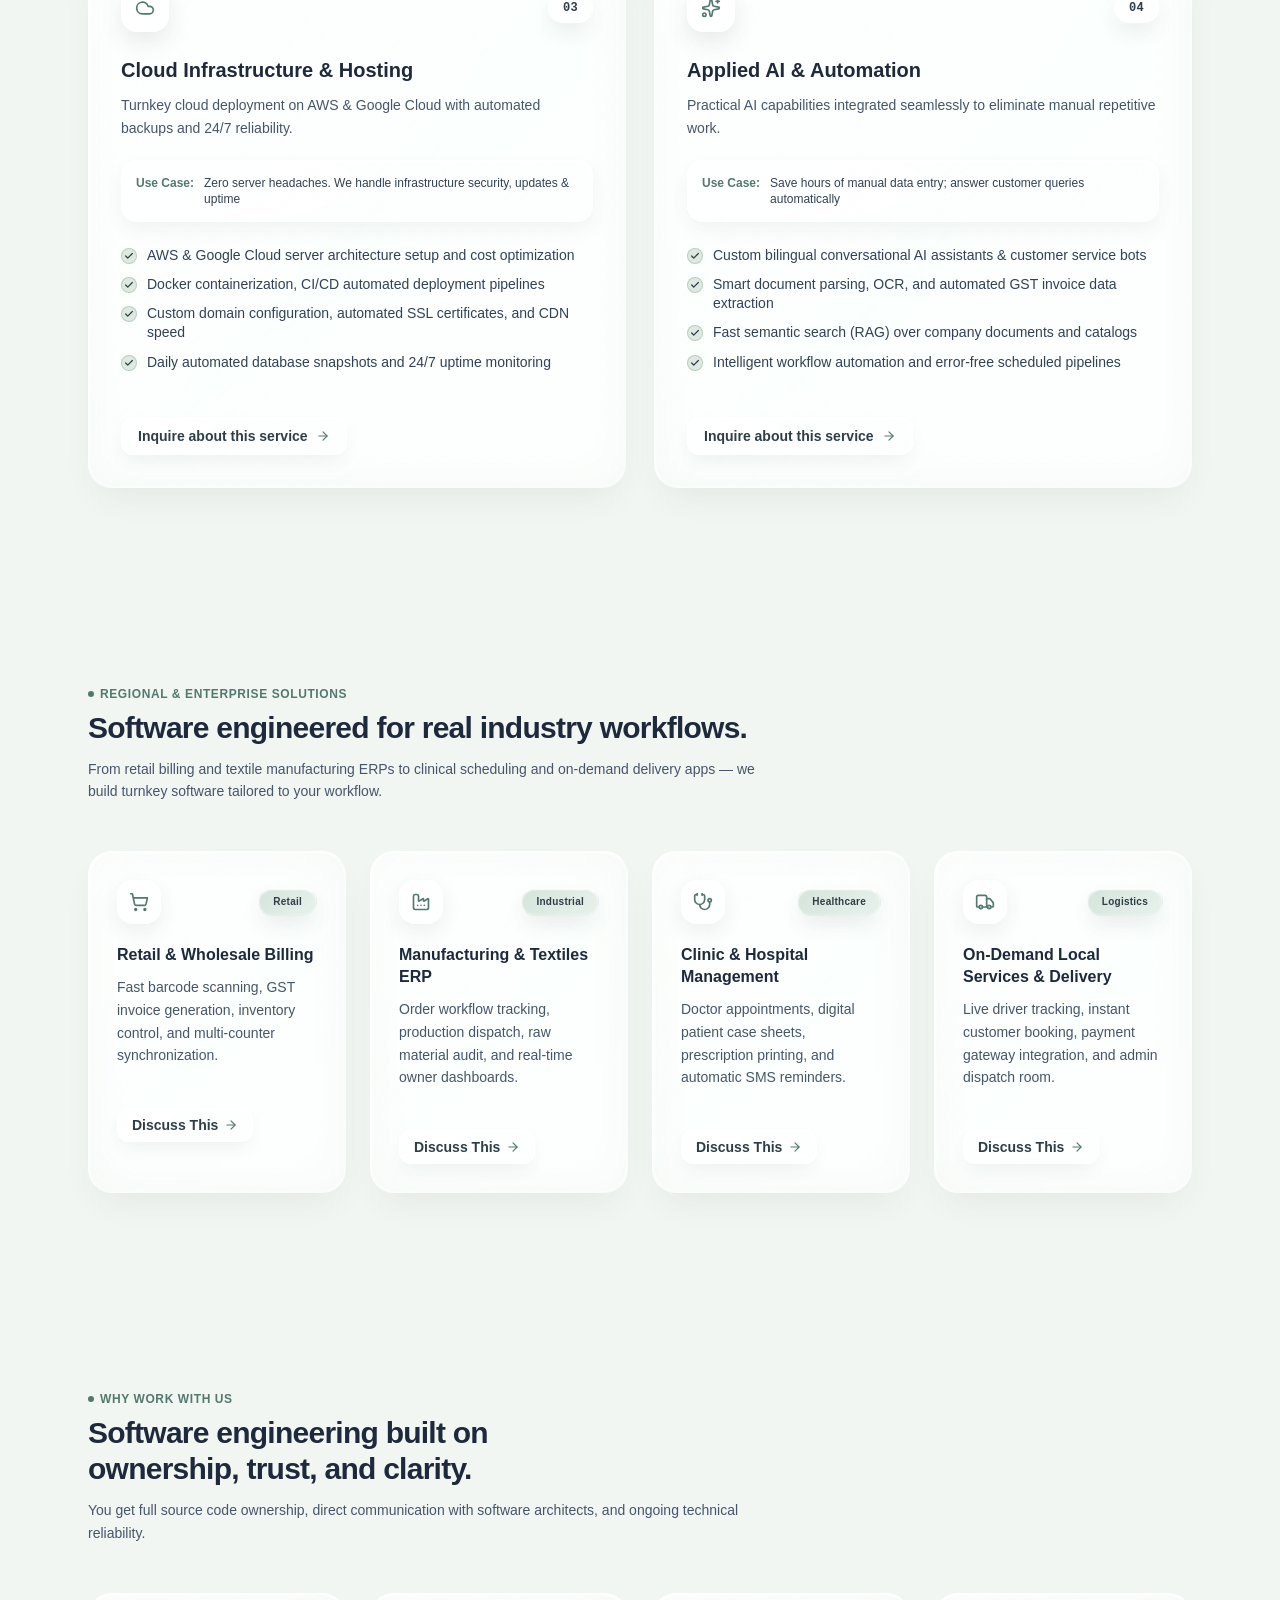
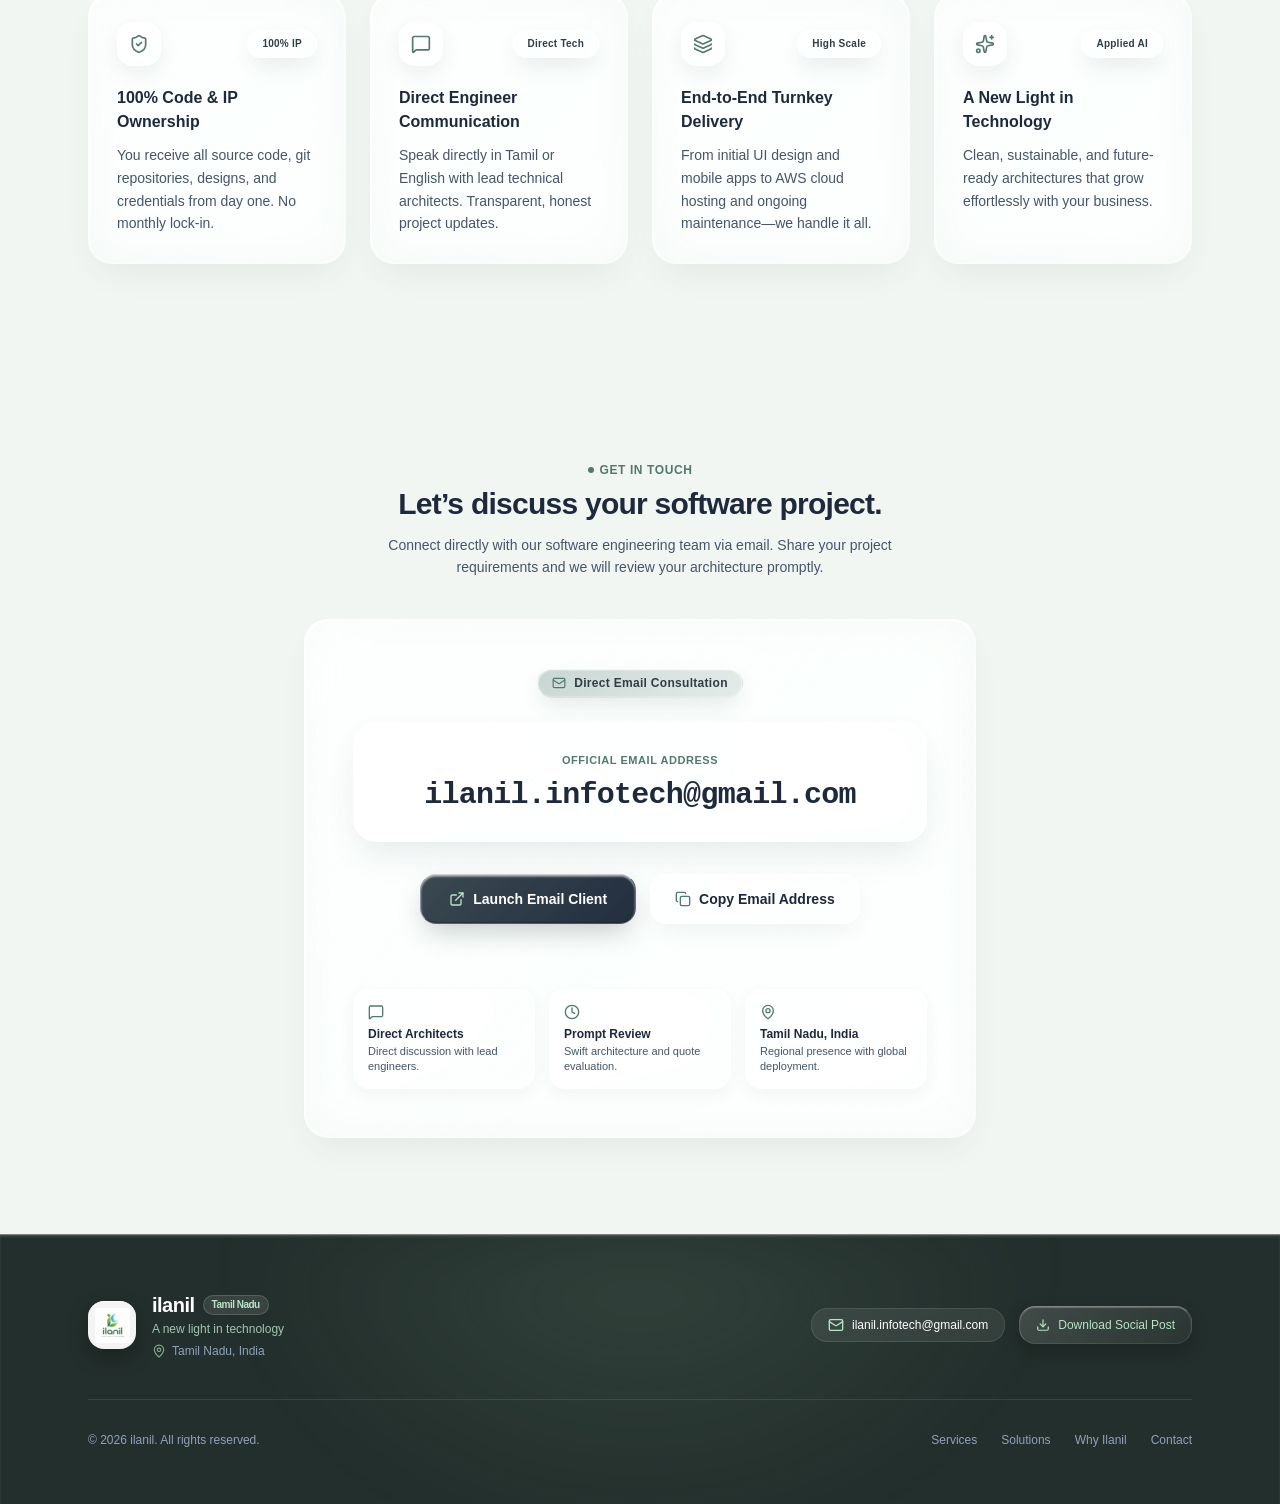
==== commit 63c7da9f: "Deploy 3D glassmorphism and liquid flow redesign to GitHub Pages" ====
--- a/index.html
+++ b/index.html
@@ -14,9 +14,10 @@
     <link rel="preconnect" href="https://fonts.googleapis.com">
     <link rel="preconnect" href="https://fonts.gstatic.com" crossorigin>
     <link href="https://fonts.googleapis.com/css2?family=Noto+Sans+Tamil:wght@400;500;600;700&family=Plus+Jakarta+Sans:wght@300;400;500;600;700;800&family=JetBrains+Mono:wght@400;500&display=swap" rel="stylesheet">
+    <script type="module" crossorigin src="./assets/index-DyCcbbIo.js"></script>
+    <link rel="stylesheet" crossorigin href="./assets/index-CMWGy6uw.css">
   </head>
   <body class="bg-[#f2f6f3] text-[#1e293b] antialiased selection:bg-[#52796f] selection:text-white overflow-x-hidden font-sans">
     <div id="root"></div>
-    <script type="module" src="/src/main.tsx"></script>
   </body>
 </html>
--- a/assets/index-CMWGy6uw.css
+++ b/assets/index-CMWGy6uw.css
@@ -0,0 +1,2 @@
+/*! tailwindcss v4.3.5 | MIT License | https://tailwindcss.com */
+@layer properties{@supports (((-webkit-hyphens:none)) and (not (margin-trim:block))) or ((-moz-orient:inline) and (not (color:rgb(from red r g b)))){*,:before,:after,::backdrop{--tw-translate-x:0;--tw-translate-y:0;--tw-translate-z:0;--tw-rotate-x:initial;--tw-rotate-y:initial;--tw-rotate-z:initial;--tw-skew-x:initial;--tw-skew-y:initial;--tw-space-y-reverse:0;--tw-border-style:solid;--tw-gradient-position:initial;--tw-gradient-from:#0000;--tw-gradient-via:#0000;--tw-gradient-to:#0000;--tw-gradient-stops:initial;--tw-gradient-via-stops:initial;--tw-gradient-from-position:0%;--tw-gradient-via-position:50%;--tw-gradient-to-position:100%;--tw-leading:initial;--tw-font-weight:initial;--tw-tracking:initial;--tw-shadow:0 0 #0000;--tw-shadow-color:initial;--tw-shadow-alpha:100%;--tw-inset-shadow:0 0 #0000;--tw-inset-shadow-color:initial;--tw-inset-shadow-alpha:100%;--tw-ring-color:initial;--tw-ring-shadow:0 0 #0000;--tw-inset-ring-color:initial;--tw-inset-ring-shadow:0 0 #0000;--tw-ring-inset:initial;--tw-ring-offset-width:0px;--tw-ring-offset-color:#fff;--tw-ring-offset-shadow:0 0 #0000;--tw-blur:initial;--tw-brightness:initial;--tw-contrast:initial;--tw-grayscale:initial;--tw-hue-rotate:initial;--tw-invert:initial;--tw-opacity:initial;--tw-saturate:initial;--tw-sepia:initial;--tw-drop-shadow:initial;--tw-drop-shadow-color:initial;--tw-drop-shadow-alpha:100%;--tw-drop-shadow-size:initial;--tw-backdrop-blur:initial;--tw-backdrop-brightness:initial;--tw-backdrop-contrast:initial;--tw-backdrop-grayscale:initial;--tw-backdrop-hue-rotate:initial;--tw-backdrop-invert:initial;--tw-backdrop-opacity:initial;--tw-backdrop-saturate:initial;--tw-backdrop-sepia:initial;--tw-duration:initial;--tw-ease:initial;--tw-scale-x:1;--tw-scale-y:1;--tw-scale-z:1}}}@layer theme{:root,:host{--font-sans:-apple-system, BlinkMacSystemFont, "Segoe UI", Roboto, "Helvetica Neue", "Noto Sans", Arial, sans-serif, "Apple Color Emoji", "Segoe UI Emoji", "Segoe UI Symbol", "Noto Color Emoji";--font-mono:ui-monospace, SFMono-Regular, Menlo, Monaco, Consolas, "Liberation Mono", "Courier New", monospace;--color-slate-200:oklch(92.9% .013 255.508);--color-slate-300:oklch(86.9% .022 252.894);--color-slate-400:oklch(70.4% .04 256.788);--color-white:#fff;--spacing:.25rem;--container-xl:36rem;--container-2xl:42rem;--container-4xl:56rem;--container-6xl:72rem;--text-xs:.75rem;--text-xs--line-height:calc(1 / .75);--text-sm:.875rem;--text-sm--line-height:calc(1.25 / .875);--text-base:1rem;--text-base--line-height:calc(1.5 / 1);--text-lg:1.125rem;--text-lg--line-height:calc(1.75 / 1.125);--text-xl:1.25rem;--text-xl--line-height:calc(1.75 / 1.25);--text-2xl:1.5rem;--text-2xl--line-height:calc(2 / 1.5);--text-3xl:1.875rem;--text-3xl--line-height:calc(2.25 / 1.875);--text-4xl:2.25rem;--text-4xl--line-height:calc(2.5 / 2.25);--text-5xl:3rem;--text-5xl--line-height:1;--font-weight-medium:500;--font-weight-semibold:600;--font-weight-bold:700;--font-weight-extrabold:800;--tracking-tight:-.025em;--tracking-wide:.025em;--tracking-wider:.05em;--leading-snug:1.375;--leading-relaxed:1.625;--radius-xl:.75rem;--radius-2xl:1rem;--radius-3xl:1.5rem;--drop-shadow-md:0 3px 3px #0000001f;--ease-out:cubic-bezier(0, 0, .2, 1);--animate-pulse:pulse 2s cubic-bezier(.4, 0, .6, 1) infinite;--blur-sm:8px;--blur-2xl:40px;--default-transition-duration:.15s;--default-transition-timing-function:cubic-bezier(.4, 0, .2, 1);--default-font-family:var(--font-sans);--default-mono-font-family:var(--font-mono)}}@layer base{*,:after,:before,::backdrop{box-sizing:border-box;border:0 solid;margin:0;padding:0}::file-selector-button{box-sizing:border-box;border:0 solid;margin:0;padding:0}html,:host{-webkit-text-size-adjust:100%;tab-size:4;line-height:1.5;font-family:var(--default-font-family,-apple-system, BlinkMacSystemFont, "Segoe UI", Roboto, "Helvetica Neue", "Noto Sans", Arial, sans-serif, "Apple Color Emoji", "Segoe UI Emoji", "Segoe UI Symbol", "Noto Color Emoji");font-feature-settings:var(--default-font-feature-settings,normal);font-variation-settings:var(--default-font-variation-settings,normal);-webkit-tap-highlight-color:transparent}hr{height:0;color:inherit;border-top-width:1px}abbr:where([title]){-webkit-text-decoration:underline dotted;text-decoration:underline dotted}h1,h2,h3,h4,h5,h6{font-size:inherit;font-weight:inherit}a{color:inherit;-webkit-text-decoration:inherit;-webkit-text-decoration:inherit;-webkit-text-decoration:inherit;-webkit-text-decoration:inherit;text-decoration:inherit}b,strong{font-weight:bolder}code,kbd,samp,pre{font-family:var(--default-mono-font-family,ui-monospace, SFMono-Regular, Menlo, Monaco, Consolas, "Liberation Mono", "Courier New", monospace);font-feature-settings:var(--default-mono-font-feature-settings,normal);font-variation-settings:var(--default-mono-font-variation-settings,normal);font-size:1em}small{font-size:80%}sub,sup{vertical-align:baseline;font-size:75%;line-height:0;position:relative}sub{bottom:-.25em}sup{top:-.5em}table{text-indent:0;border-color:inherit;border-collapse:collapse}:-moz-focusring:where(:not(iframe)){outline:auto}progress{vertical-align:baseline}summary{display:list-item}ol,ul,menu{list-style:none}img,svg,video,canvas,audio,iframe,embed,object{vertical-align:middle;display:block}img,video{max-width:100%;height:auto}button,input,select,optgroup,textarea{font:inherit;font-feature-settings:inherit;font-variation-settings:inherit;letter-spacing:inherit;color:inherit;opacity:1;background-color:#0000;border-radius:0}::file-selector-button{font:inherit;font-feature-settings:inherit;font-variation-settings:inherit;letter-spacing:inherit;color:inherit;opacity:1;background-color:#0000;border-radius:0}:where(select:is([multiple],[size])) optgroup{font-weight:bolder}:where(select:is([multiple],[size])) optgroup option{padding-inline-start:20px}::file-selector-button{margin-inline-end:4px}::placeholder{opacity:1}@supports (not ((-webkit-appearance:-apple-pay-button))) or (contain-intrinsic-size:1px){::placeholder{color:currentColor}@supports (color:color-mix(in lab, red, red)){::placeholder{color:color-mix(in oklab, currentcolor 50%, transparent)}}}textarea{resize:vertical}::-webkit-search-decoration{-webkit-appearance:none}::-webkit-date-and-time-value{min-height:1lh;text-align:inherit}::-webkit-datetime-edit{display:inline-flex}::-webkit-datetime-edit-fields-wrapper{padding:0}::-webkit-datetime-edit{padding-block:0}::-webkit-datetime-edit-year-field{padding-block:0}::-webkit-datetime-edit-month-field{padding-block:0}::-webkit-datetime-edit-day-field{padding-block:0}::-webkit-datetime-edit-hour-field{padding-block:0}::-webkit-datetime-edit-minute-field{padding-block:0}::-webkit-datetime-edit-second-field{padding-block:0}::-webkit-datetime-edit-millisecond-field{padding-block:0}::-webkit-datetime-edit-meridiem-field{padding-block:0}::-webkit-calendar-picker-indicator{line-height:1}:-moz-ui-invalid{box-shadow:none}button,input:where([type=button],[type=reset],[type=submit]){appearance:button}::file-selector-button{appearance:button}::-webkit-inner-spin-button{height:auto}::-webkit-outer-spin-button{height:auto}[hidden]:where(:not([hidden=until-found])){display:none!important}html{scroll-behavior:smooth;--lightningcss-light:initial;--lightningcss-dark: ;color-scheme:light;font-family:Plus Jakarta Sans,Noto Sans Tamil,-apple-system,BlinkMacSystemFont,Segoe UI,Roboto,sans-serif}body{color:#1e293b;background-color:#f2f6f3;overflow-x:hidden}code,pre,.font-mono{font-family:JetBrains Mono,monospace}}@layer components;@layer utilities{.pointer-events-none{pointer-events:none}.absolute{position:absolute}.fixed{position:fixed}.relative{position:relative}.sticky{position:sticky}.inset-0{inset:0}.-top-3\.5{top:calc(var(--spacing) * -3.5)}.-top-\[12\%\]{top:-12%}.top-0{top:0}.top-3{top:calc(var(--spacing) * 3)}.top-\[10\%\]{top:10%}.top-\[20\%\]{top:20%}.top-\[35\%\]{top:35%}.top-\[58\%\]{top:58%}.top-\[72\%\]{top:72%}.-right-3{right:calc(var(--spacing) * -3)}.-right-\[6\%\]{right:-6%}.right-0{right:0}.right-\[6\%\]{right:6%}.-bottom-3{bottom:calc(var(--spacing) * -3)}.-left-3{left:calc(var(--spacing) * -3)}.-left-\[12\%\]{left:-12%}.left-0{left:0}.left-1\/2{left:50%}.left-\[4\%\]{left:4%}.left-\[18\%\]{left:18%}.left-\[42\%\]{left:42%}.z-0{z-index:0}.z-10{z-index:10}.z-20{z-index:20}.z-30{z-index:30}.z-50{z-index:50}.mx-auto{margin-inline:auto}.mt-0\.5{margin-top:calc(var(--spacing) * .5)}.mt-1\.5{margin-top:calc(var(--spacing) * 1.5)}.mt-2{margin-top:calc(var(--spacing) * 2)}.mt-3{margin-top:calc(var(--spacing) * 3)}.mb-0\.5{margin-bottom:calc(var(--spacing) * .5)}.mb-1{margin-bottom:var(--spacing)}.mb-1\.5{margin-bottom:calc(var(--spacing) * 1.5)}.mb-2{margin-bottom:calc(var(--spacing) * 2)}.mb-2\.5{margin-bottom:calc(var(--spacing) * 2.5)}.mb-5{margin-bottom:calc(var(--spacing) * 5)}.mb-6{margin-bottom:calc(var(--spacing) * 6)}.mb-8{margin-bottom:calc(var(--spacing) * 8)}.mb-10{margin-bottom:calc(var(--spacing) * 10)}.mb-12{margin-bottom:calc(var(--spacing) * 12)}.block{display:block}.flex{display:flex}.grid{display:grid}.hidden{display:none}.inline-block{display:inline-block}.inline-flex{display:inline-flex}.h-1\.5{height:calc(var(--spacing) * 1.5)}.h-2{height:calc(var(--spacing) * 2)}.h-2\.5{height:calc(var(--spacing) * 2.5)}.h-3\.5{height:calc(var(--spacing) * 3.5)}.h-4{height:calc(var(--spacing) * 4)}.h-5{height:calc(var(--spacing) * 5)}.h-10{height:calc(var(--spacing) * 10)}.h-11{height:calc(var(--spacing) * 11)}.h-12{height:calc(var(--spacing) * 12)}.h-36{height:calc(var(--spacing) * 36)}.h-\[1\.5px\]{height:1.5px}.h-\[300px\]{height:300px}.h-\[420px\]{height:420px}.h-\[480px\]{height:480px}.h-\[500px\]{height:500px}.h-\[520px\]{height:520px}.h-\[540px\]{height:540px}.h-full{height:100%}.min-h-screen{min-height:100vh}.w-1\.5{width:calc(var(--spacing) * 1.5)}.w-2{width:calc(var(--spacing) * 2)}.w-2\.5{width:calc(var(--spacing) * 2.5)}.w-3\.5{width:calc(var(--spacing) * 3.5)}.w-4{width:calc(var(--spacing) * 4)}.w-5{width:calc(var(--spacing) * 5)}.w-10{width:calc(var(--spacing) * 10)}.w-11{width:calc(var(--spacing) * 11)}.w-12{width:calc(var(--spacing) * 12)}.w-36{width:calc(var(--spacing) * 36)}.w-\[420px\]{width:420px}.w-\[480px\]{width:480px}.w-\[500px\]{width:500px}.w-\[520px\]{width:520px}.w-\[540px\]{width:540px}.w-\[800px\]{width:800px}.w-full{width:100%}.max-w-2xl{max-width:var(--container-2xl)}.max-w-4xl{max-width:var(--container-4xl)}.max-w-6xl{max-width:var(--container-6xl)}.max-w-xl{max-width:var(--container-xl)}.flex-1{flex:1}.shrink-0{flex-shrink:0}.grow{flex-grow:1}.-translate-x-1\/2{--tw-translate-x:calc(calc(1 / 2 * 100%) * -1);translate:var(--tw-translate-x) var(--tw-translate-y)}.transform{transform:var(--tw-rotate-x, ) var(--tw-rotate-y, ) var(--tw-rotate-z, ) var(--tw-skew-x, ) var(--tw-skew-y, )}.animate-pulse{animation:var(--animate-pulse)}.grid-cols-1{grid-template-columns:repeat(1,minmax(0,1fr))}.grid-cols-2{grid-template-columns:repeat(2,minmax(0,1fr))}.grid-cols-3{grid-template-columns:repeat(3,minmax(0,1fr))}.flex-col{flex-direction:column}.items-center{align-items:center}.items-start{align-items:flex-start}.items-stretch{align-items:stretch}.justify-between{justify-content:space-between}.justify-center{justify-content:center}.gap-1\.5{gap:calc(var(--spacing) * 1.5)}.gap-2{gap:calc(var(--spacing) * 2)}.gap-2\.5{gap:calc(var(--spacing) * 2.5)}.gap-3{gap:calc(var(--spacing) * 3)}.gap-3\.5{gap:calc(var(--spacing) * 3.5)}.gap-4{gap:calc(var(--spacing) * 4)}.gap-6{gap:calc(var(--spacing) * 6)}.gap-7{gap:calc(var(--spacing) * 7)}.gap-8{gap:calc(var(--spacing) * 8)}.gap-10{gap:calc(var(--spacing) * 10)}:where(.space-y-1>:not(:last-child)){--tw-space-y-reverse:0;margin-block-start:calc(var(--spacing) * var(--tw-space-y-reverse));margin-block-end:calc(var(--spacing) * calc(1 - var(--tw-space-y-reverse)))}:where(.space-y-2\.5>:not(:last-child)){--tw-space-y-reverse:0;margin-block-start:calc(calc(var(--spacing) * 2.5) * var(--tw-space-y-reverse));margin-block-end:calc(calc(var(--spacing) * 2.5) * calc(1 - var(--tw-space-y-reverse)))}:where(.space-y-3>:not(:last-child)){--tw-space-y-reverse:0;margin-block-start:calc(calc(var(--spacing) * 3) * var(--tw-space-y-reverse));margin-block-end:calc(calc(var(--spacing) * 3) * calc(1 - var(--tw-space-y-reverse)))}.overflow-hidden{overflow:hidden}.overflow-visible{overflow:visible}.overflow-x-hidden{overflow-x:hidden}.rounded-2xl{border-radius:var(--radius-2xl)}.rounded-3xl{border-radius:var(--radius-3xl)}.rounded-\[inherit\]{border-radius:inherit}.rounded-full{border-radius:2147483647px}.rounded-xl{border-radius:var(--radius-xl)}.border{border-style:var(--tw-border-style);border-width:1px}.border-t{border-top-style:var(--tw-border-style);border-top-width:1px}.border-b{border-bottom-style:var(--tw-border-style);border-bottom-width:1px}.border-\[\#84a98c\]\/40{border-color:oklab(69.9194% -.0511538 .0281131/.4)}.border-\[\#52796f\]\/20{border-color:oklab(54.385% -.0465816 .0027028/.2)}.border-white\/10{border-color:#ffffff1a}@supports (color:color-mix(in lab, red, red)){.border-white\/10{border-color:color-mix(in oklab, var(--color-white) 10%, transparent)}}.border-white\/15{border-color:#ffffff26}@supports (color:color-mix(in lab, red, red)){.border-white\/15{border-color:color-mix(in oklab, var(--color-white) 15%, transparent)}}.border-white\/30{border-color:#ffffff4d}@supports (color:color-mix(in lab, red, red)){.border-white\/30{border-color:color-mix(in oklab, var(--color-white) 30%, transparent)}}.border-white\/40{border-color:#fff6}@supports (color:color-mix(in lab, red, red)){.border-white\/40{border-color:color-mix(in oklab, var(--color-white) 40%, transparent)}}.border-white\/50{border-color:#ffffff80}@supports (color:color-mix(in lab, red, red)){.border-white\/50{border-color:color-mix(in oklab, var(--color-white) 50%, transparent)}}.border-white\/60{border-color:#fff9}@supports (color:color-mix(in lab, red, red)){.border-white\/60{border-color:color-mix(in oklab, var(--color-white) 60%, transparent)}}.border-t-white\/90{border-top-color:#ffffffe6}@supports (color:color-mix(in lab, red, red)){.border-t-white\/90{border-top-color:color-mix(in oklab, var(--color-white) 90%, transparent)}}.bg-\[\#84a98c\]\/25{background-color:oklab(69.9194% -.0511538 .0281131/.25)}.bg-\[\#52796f\]{background-color:#52796f}.bg-\[\#52796f\]\/10{background-color:oklab(54.385% -.0465816 .0027028/.1)}.bg-\[\#edf3ef\]{background-color:#edf3ef}.bg-\[\#f2f6f3\]{background-color:#f2f6f3}.bg-white\/10{background-color:#ffffff1a}@supports (color:color-mix(in lab, red, red)){.bg-white\/10{background-color:color-mix(in oklab, var(--color-white) 10%, transparent)}}.bg-white\/35{background-color:#ffffff59}@supports (color:color-mix(in lab, red, red)){.bg-white\/35{background-color:color-mix(in oklab, var(--color-white) 35%, transparent)}}.bg-white\/70{background-color:#ffffffb3}@supports (color:color-mix(in lab, red, red)){.bg-white\/70{background-color:color-mix(in oklab, var(--color-white) 70%, transparent)}}.bg-gradient-to-r{--tw-gradient-position:to right in oklab;background-image:linear-gradient(var(--tw-gradient-stops))}.bg-radial{--tw-gradient-position:in oklab;background-image:radial-gradient(var(--tw-gradient-stops))}.bg-\[radial-gradient\(ellipse_90\%_90\%_at_50\%_-15\%\,rgba\(183\,228\,199\,0\.5\)\,rgba\(237\,243\,239\,0\.92\)_70\%\)\]{background-image:radial-gradient(90% 90% at 50% -15%,#b7e4c780,#edf3efeb 70%)}.bg-\[radial-gradient\(ellipse_at_top\,rgba\(132\,169\,140\,0\.18\)\,transparent_70\%\)\]{background-image:radial-gradient(at top,#84a98c2e,#0000 70%)}.from-transparent{--tw-gradient-from:transparent;--tw-gradient-stops:var(--tw-gradient-via-stops,var(--tw-gradient-position), var(--tw-gradient-from) var(--tw-gradient-from-position), var(--tw-gradient-to) var(--tw-gradient-to-position))}.via-transparent{--tw-gradient-via:transparent;--tw-gradient-via-stops:var(--tw-gradient-position), var(--tw-gradient-from) var(--tw-gradient-from-position), var(--tw-gradient-via) var(--tw-gradient-via-position), var(--tw-gradient-to) var(--tw-gradient-to-position);--tw-gradient-stops:var(--tw-gradient-via-stops)}.via-white{--tw-gradient-via:var(--color-white);--tw-gradient-via-stops:var(--tw-gradient-position), var(--tw-gradient-from) var(--tw-gradient-from-position), var(--tw-gradient-via) var(--tw-gradient-via-position), var(--tw-gradient-to) var(--tw-gradient-to-position);--tw-gradient-stops:var(--tw-gradient-via-stops)}.to-\[\#dfe8e2\]\/50{--tw-gradient-to:oklab(92.249% -.0115168 .00489163/.5);--tw-gradient-stops:var(--tw-gradient-via-stops,var(--tw-gradient-position), var(--tw-gradient-from) var(--tw-gradient-from-position), var(--tw-gradient-to) var(--tw-gradient-to-position))}.to-transparent{--tw-gradient-to:transparent;--tw-gradient-stops:var(--tw-gradient-via-stops,var(--tw-gradient-position), var(--tw-gradient-from) var(--tw-gradient-from-position), var(--tw-gradient-to) var(--tw-gradient-to-position))}.stroke-\[3\]{stroke-width:3px}.object-contain{object-fit:contain}.p-1{padding:var(--spacing)}.p-1\.5{padding:calc(var(--spacing) * 1.5)}.p-2{padding:calc(var(--spacing) * 2)}.p-2\.5{padding:calc(var(--spacing) * 2.5)}.p-3\.5{padding:calc(var(--spacing) * 3.5)}.p-4{padding:calc(var(--spacing) * 4)}.p-5{padding:calc(var(--spacing) * 5)}.p-6{padding:calc(var(--spacing) * 6)}.p-7{padding:calc(var(--spacing) * 7)}.p-8{padding:calc(var(--spacing) * 8)}.px-2{padding-inline:calc(var(--spacing) * 2)}.px-2\.5{padding-inline:calc(var(--spacing) * 2.5)}.px-3{padding-inline:calc(var(--spacing) * 3)}.px-3\.5{padding-inline:calc(var(--spacing) * 3.5)}.px-4{padding-inline:calc(var(--spacing) * 4)}.px-4\.5{padding-inline:calc(var(--spacing) * 4.5)}.px-6{padding-inline:calc(var(--spacing) * 6)}.px-7{padding-inline:calc(var(--spacing) * 7)}.py-0\.5{padding-block:calc(var(--spacing) * .5)}.py-1{padding-block:var(--spacing)}.py-1\.5{padding-block:calc(var(--spacing) * 1.5)}.py-2{padding-block:calc(var(--spacing) * 2)}.py-2\.5{padding-block:calc(var(--spacing) * 2.5)}.py-3\.5{padding-block:calc(var(--spacing) * 3.5)}.py-14{padding-block:calc(var(--spacing) * 14)}.py-20{padding-block:calc(var(--spacing) * 20)}.pt-2{padding-top:calc(var(--spacing) * 2)}.pt-4{padding-top:calc(var(--spacing) * 4)}.pt-5{padding-top:calc(var(--spacing) * 5)}.pt-6{padding-top:calc(var(--spacing) * 6)}.pt-8{padding-top:calc(var(--spacing) * 8)}.pb-10{padding-bottom:calc(var(--spacing) * 10)}.pb-16{padding-bottom:calc(var(--spacing) * 16)}.text-center{text-align:center}.text-left{text-align:left}.font-mono{font-family:var(--font-mono)}.font-sans{font-family:var(--font-sans)}.text-2xl{font-size:var(--text-2xl);line-height:var(--tw-leading,var(--text-2xl--line-height))}.text-3xl{font-size:var(--text-3xl);line-height:var(--tw-leading,var(--text-3xl--line-height))}.text-base{font-size:var(--text-base);line-height:var(--tw-leading,var(--text-base--line-height))}.text-lg{font-size:var(--text-lg);line-height:var(--tw-leading,var(--text-lg--line-height))}.text-sm{font-size:var(--text-sm);line-height:var(--tw-leading,var(--text-sm--line-height))}.text-xl{font-size:var(--text-xl);line-height:var(--tw-leading,var(--text-xl--line-height))}.text-xs{font-size:var(--text-xs);line-height:var(--tw-leading,var(--text-xs--line-height))}.text-\[10px\]{font-size:10px}.text-\[11px\]{font-size:11px}.leading-\[1\.2\]{--tw-leading:1.2;line-height:1.2}.leading-relaxed{--tw-leading:var(--leading-relaxed);line-height:var(--leading-relaxed)}.leading-snug{--tw-leading:var(--leading-snug);line-height:var(--leading-snug)}.font-bold{--tw-font-weight:var(--font-weight-bold);font-weight:var(--font-weight-bold)}.font-extrabold{--tw-font-weight:var(--font-weight-extrabold);font-weight:var(--font-weight-extrabold)}.font-medium{--tw-font-weight:var(--font-weight-medium);font-weight:var(--font-weight-medium)}.font-semibold{--tw-font-weight:var(--font-weight-semibold);font-weight:var(--font-weight-semibold)}.tracking-tight{--tw-tracking:var(--tracking-tight);letter-spacing:var(--tracking-tight)}.tracking-wide{--tw-tracking:var(--tracking-wide);letter-spacing:var(--tracking-wide)}.tracking-wider{--tw-tracking:var(--tracking-wider);letter-spacing:var(--tracking-wider)}.\[text-wrap\:balance\]{text-wrap:balance}.break-all{word-break:break-all}.whitespace-nowrap{white-space:nowrap}.text-\[\#1e293b\]{color:#1e293b}.text-\[\#2f3e46\]{color:#2f3e46}.text-\[\#84a98c\]{color:#84a98c}.text-\[\#52796f\]{color:#52796f}.text-\[\#64748b\]{color:#64748b}.text-\[\#334155\]{color:#334155}.text-\[\#475569\]{color:#475569}.text-\[\#a3c4b2\]{color:#a3c4b2}.text-\[\#b7e4c7\]{color:#b7e4c7}.text-slate-200{color:var(--color-slate-200)}.text-slate-300{color:var(--color-slate-300)}.text-slate-400{color:var(--color-slate-400)}.text-white{color:var(--color-white)}.uppercase{text-transform:uppercase}.antialiased{-webkit-font-smoothing:antialiased;-moz-osx-font-smoothing:grayscale}.opacity-70{opacity:.7}.opacity-80{opacity:.8}.opacity-85{opacity:.85}.opacity-90{opacity:.9}.opacity-95{opacity:.95}.opacity-\[0\.038\]{opacity:.038}.mix-blend-multiply{mix-blend-mode:multiply}.mix-blend-overlay{mix-blend-mode:overlay}.shadow{--tw-shadow:0 1px 3px 0 var(--tw-shadow-color,#0000001a), 0 1px 2px -1px var(--tw-shadow-color,#0000001a);box-shadow:var(--tw-inset-shadow), var(--tw-inset-ring-shadow), var(--tw-ring-offset-shadow), var(--tw-ring-shadow), var(--tw-shadow)}.shadow-md{--tw-shadow:0 4px 6px -1px var(--tw-shadow-color,#0000001a), 0 2px 4px -2px var(--tw-shadow-color,#0000001a);box-shadow:var(--tw-inset-shadow), var(--tw-inset-ring-shadow), var(--tw-ring-offset-shadow), var(--tw-ring-shadow), var(--tw-shadow)}.shadow-xl{--tw-shadow:0 20px 25px -5px var(--tw-shadow-color,#0000001a), 0 8px 10px -6px var(--tw-shadow-color,#0000001a);box-shadow:var(--tw-inset-shadow), var(--tw-inset-ring-shadow), var(--tw-ring-offset-shadow), var(--tw-ring-shadow), var(--tw-shadow)}.shadow-xs{--tw-shadow:0 1px 2px 0 var(--tw-shadow-color,#0000000d);box-shadow:var(--tw-inset-shadow), var(--tw-inset-ring-shadow), var(--tw-ring-offset-shadow), var(--tw-ring-shadow), var(--tw-shadow)}.blur{--tw-blur:blur(8px);filter:var(--tw-blur, ) var(--tw-brightness, ) var(--tw-contrast, ) var(--tw-grayscale, ) var(--tw-hue-rotate, ) var(--tw-invert, ) var(--tw-saturate, ) var(--tw-sepia, ) var(--tw-drop-shadow, )}.blur-2xl{--tw-blur:blur(var(--blur-2xl));filter:var(--tw-blur, ) var(--tw-brightness, ) var(--tw-contrast, ) var(--tw-grayscale, ) var(--tw-hue-rotate, ) var(--tw-invert, ) var(--tw-saturate, ) var(--tw-sepia, ) var(--tw-drop-shadow, )}.blur-\[75px\]{--tw-blur:blur(75px);filter:var(--tw-blur, ) var(--tw-brightness, ) var(--tw-contrast, ) var(--tw-grayscale, ) var(--tw-hue-rotate, ) var(--tw-invert, ) var(--tw-saturate, ) var(--tw-sepia, ) var(--tw-drop-shadow, )}.drop-shadow-md{--tw-drop-shadow-size:drop-shadow(0 3px 3px var(--tw-drop-shadow-color,#0000001f));--tw-drop-shadow:drop-shadow(var(--drop-shadow-md));filter:var(--tw-blur, ) var(--tw-brightness, ) var(--tw-contrast, ) var(--tw-grayscale, ) var(--tw-hue-rotate, ) var(--tw-invert, ) var(--tw-saturate, ) var(--tw-sepia, ) var(--tw-drop-shadow, )}.filter{filter:var(--tw-blur, ) var(--tw-brightness, ) var(--tw-contrast, ) var(--tw-grayscale, ) var(--tw-hue-rotate, ) var(--tw-invert, ) var(--tw-saturate, ) var(--tw-sepia, ) var(--tw-drop-shadow, )}.backdrop-blur-sm{--tw-backdrop-blur:blur(var(--blur-sm));-webkit-backdrop-filter:var(--tw-backdrop-blur, ) var(--tw-backdrop-brightness, ) var(--tw-backdrop-contrast, ) var(--tw-backdrop-grayscale, ) var(--tw-backdrop-hue-rotate, ) var(--tw-backdrop-invert, ) var(--tw-backdrop-opacity, ) var(--tw-backdrop-saturate, ) var(--tw-backdrop-sepia, );backdrop-filter:var(--tw-backdrop-blur, ) var(--tw-backdrop-brightness, ) var(--tw-backdrop-contrast, ) var(--tw-backdrop-grayscale, ) var(--tw-backdrop-hue-rotate, ) var(--tw-backdrop-invert, ) var(--tw-backdrop-opacity, ) var(--tw-backdrop-saturate, ) var(--tw-backdrop-sepia, )}.transition{transition-property:color,background-color,border-color,outline-color,text-decoration-color,fill,stroke,--tw-gradient-from,--tw-gradient-via,--tw-gradient-to,opacity,box-shadow,transform,translate,scale,rotate,filter,-webkit-backdrop-filter,backdrop-filter,display,content-visibility,overlay,pointer-events;transition-timing-function:var(--tw-ease,var(--default-transition-timing-function));transition-duration:var(--tw-duration,var(--default-transition-duration))}.transition-all{transition-property:all;transition-timing-function:var(--tw-ease,var(--default-transition-timing-function));transition-duration:var(--tw-duration,var(--default-transition-duration))}.transition-colors{transition-property:color,background-color,border-color,outline-color,text-decoration-color,fill,stroke,--tw-gradient-from,--tw-gradient-via,--tw-gradient-to;transition-timing-function:var(--tw-ease,var(--default-transition-timing-function));transition-duration:var(--tw-duration,var(--default-transition-duration))}.transition-opacity{transition-property:opacity;transition-timing-function:var(--tw-ease,var(--default-transition-timing-function));transition-duration:var(--tw-duration,var(--default-transition-duration))}.transition-transform{transition-property:transform,translate,scale,rotate;transition-timing-function:var(--tw-ease,var(--default-transition-timing-function));transition-duration:var(--tw-duration,var(--default-transition-duration))}.duration-75{--tw-duration:75ms;transition-duration:75ms}.duration-200{--tw-duration:.2s;transition-duration:.2s}.duration-300{--tw-duration:.3s;transition-duration:.3s}.ease-out{--tw-ease:var(--ease-out);transition-timing-function:var(--ease-out)}.select-all{-webkit-user-select:all;user-select:all}.select-none{-webkit-user-select:none;user-select:none}@media (hover:hover){:is(:where(.group):hover .group-hover\:translate-x-1){--tw-translate-x:var(--spacing);translate:var(--tw-translate-x) var(--tw-translate-y)}:is(:where(.group):hover .group-hover\:scale-105){--tw-scale-x:105%;--tw-scale-y:105%;--tw-scale-z:105%;scale:var(--tw-scale-x) var(--tw-scale-y)}:is(:where(.group):hover .group-hover\:scale-110){--tw-scale-x:110%;--tw-scale-y:110%;--tw-scale-z:110%;scale:var(--tw-scale-x) var(--tw-scale-y)}:is(:where(.group):hover .group-hover\:text-\[\#2f3e46\]){color:#2f3e46}}.selection\:bg-\[\#52796f\] ::selection{background-color:#52796f}.selection\:bg-\[\#52796f\]::selection{background-color:#52796f}.selection\:text-white ::selection{color:var(--color-white)}.selection\:text-white::selection{color:var(--color-white)}@media (hover:hover){.hover\:scale-102:hover{--tw-scale-x:102%;--tw-scale-y:102%;--tw-scale-z:102%;scale:var(--tw-scale-x) var(--tw-scale-y)}.hover\:scale-105:hover{--tw-scale-x:105%;--tw-scale-y:105%;--tw-scale-z:105%;scale:var(--tw-scale-x) var(--tw-scale-y)}.hover\:bg-white\/70:hover{background-color:#ffffffb3}@supports (color:color-mix(in lab, red, red)){.hover\:bg-white\/70:hover{background-color:color-mix(in oklab, var(--color-white) 70%, transparent)}}.hover\:bg-white\/80:hover{background-color:#fffc}@supports (color:color-mix(in lab, red, red)){.hover\:bg-white\/80:hover{background-color:color-mix(in oklab, var(--color-white) 80%, transparent)}}.hover\:text-\[\#1e293b\]:hover{color:#1e293b}.hover\:text-\[\#52796f\]:hover{color:#52796f}.hover\:text-\[\#b7e4c7\]:hover{color:#b7e4c7}.hover\:text-white:hover{color:var(--color-white)}.hover\:shadow-xs:hover{--tw-shadow:0 1px 2px 0 var(--tw-shadow-color,#0000000d);box-shadow:var(--tw-inset-shadow), var(--tw-inset-ring-shadow), var(--tw-ring-offset-shadow), var(--tw-ring-shadow), var(--tw-shadow)}}@media (width>=40rem){.sm\:top-4{top:calc(var(--spacing) * 4)}.sm\:block{display:block}.sm\:inline-flex{display:inline-flex}.sm\:h-11{height:calc(var(--spacing) * 11)}.sm\:h-44{height:calc(var(--spacing) * 44)}.sm\:h-\[600px\]{height:600px}.sm\:h-\[660px\]{height:660px}.sm\:h-\[680px\]{height:680px}.sm\:h-\[720px\]{height:720px}.sm\:h-\[740px\]{height:740px}.sm\:w-11{width:calc(var(--spacing) * 11)}.sm\:w-44{width:calc(var(--spacing) * 44)}.sm\:w-\[600px\]{width:600px}.sm\:w-\[660px\]{width:660px}.sm\:w-\[680px\]{width:680px}.sm\:w-\[720px\]{width:720px}.sm\:w-\[740px\]{width:740px}.sm\:w-auto{width:auto}.sm\:grid-cols-2{grid-template-columns:repeat(2,minmax(0,1fr))}.sm\:grid-cols-3{grid-template-columns:repeat(3,minmax(0,1fr))}.sm\:flex-row{flex-direction:row}.sm\:items-center{align-items:center}.sm\:rounded-full{border-radius:2147483647px}.sm\:p-7{padding:calc(var(--spacing) * 7)}.sm\:p-8{padding:calc(var(--spacing) * 8)}.sm\:p-9{padding:calc(var(--spacing) * 9)}.sm\:p-12{padding:calc(var(--spacing) * 12)}.sm\:px-5{padding-inline:calc(var(--spacing) * 5)}.sm\:px-6{padding-inline:calc(var(--spacing) * 6)}.sm\:py-2{padding-block:calc(var(--spacing) * 2)}.sm\:py-3{padding-block:calc(var(--spacing) * 3)}.sm\:py-24{padding-block:calc(var(--spacing) * 24)}.sm\:pt-14{padding-top:calc(var(--spacing) * 14)}.sm\:pb-24{padding-bottom:calc(var(--spacing) * 24)}.sm\:text-2xl{font-size:var(--text-2xl);line-height:var(--tw-leading,var(--text-2xl--line-height))}.sm\:text-3xl{font-size:var(--text-3xl);line-height:var(--tw-leading,var(--text-3xl--line-height))}.sm\:text-4xl{font-size:var(--text-4xl);line-height:var(--tw-leading,var(--text-4xl--line-height))}.sm\:text-base{font-size:var(--text-base);line-height:var(--tw-leading,var(--text-base--line-height))}.sm\:text-sm{font-size:var(--text-sm);line-height:var(--tw-leading,var(--text-sm--line-height))}.sm\:text-xl{font-size:var(--text-xl);line-height:var(--tw-leading,var(--text-xl--line-height))}.sm\:opacity-95{opacity:.95}.sm\:blur-\[95px\]{--tw-blur:blur(95px);filter:var(--tw-blur, ) var(--tw-brightness, ) var(--tw-contrast, ) var(--tw-grayscale, ) var(--tw-hue-rotate, ) var(--tw-invert, ) var(--tw-saturate, ) var(--tw-sepia, ) var(--tw-drop-shadow, )}}@media (width>=48rem){.md\:flex{display:flex}.md\:hidden{display:none}.md\:grid-cols-2{grid-template-columns:repeat(2,minmax(0,1fr))}.md\:flex-row{flex-direction:row}.md\:items-center{align-items:center}}@media (width>=64rem){.lg\:col-span-5{grid-column:span 5/span 5}.lg\:col-span-7{grid-column:span 7/span 7}.lg\:grid-cols-4{grid-template-columns:repeat(4,minmax(0,1fr))}.lg\:grid-cols-12{grid-template-columns:repeat(12,minmax(0,1fr))}.lg\:gap-12{gap:calc(var(--spacing) * 12)}.lg\:text-3xl{font-size:var(--text-3xl);line-height:var(--tw-leading,var(--text-3xl--line-height))}.lg\:text-5xl{font-size:var(--text-5xl);line-height:var(--tw-leading,var(--text-5xl--line-height))}}}.vision-gradient-text{-webkit-text-fill-color:transparent;background:linear-gradient(135deg,#1e293b 0%,#2f3e46 45%,#52796f 100%);-webkit-background-clip:text}.sage-gradient-text{-webkit-text-fill-color:transparent;background:linear-gradient(135deg,#2f3e46 0%,#52796f 55%,#84a98c 100%);-webkit-background-clip:text}.vision-glass{-webkit-backdrop-filter:blur(24px)saturate(190%)contrast(102%)brightness(104%);background:linear-gradient(135deg,#ffffff70 0%,#ffffff2e 50%,#ffffff52 100%);border-top:1.5px solid #fffffffa;border-bottom:1px solid #fff3;border-left:1.5px solid #ffffffa6;border-right:1px solid #ffffff40;box-shadow:inset 0 1.5px 2px #fffffffa,inset 1.5px 0 2px #ffffff8c,inset 0 -1px 2px #ffffff2e,0 20px 48px -12px #2f3e4617}.vision-glass-subtle{-webkit-backdrop-filter:blur(20px)saturate(180%)contrast(102%);background:linear-gradient(135deg,#ffffff5c 0%,#ffffff24 50%,#ffffff40 100%);border-top:1.5px solid #fffffff2;border-bottom:1px solid #ffffff26;border-left:1px solid #ffffff8c;border-right:1px solid #fff3;box-shadow:inset 0 1px 1.5px #ffffffe6,0 12px 28px -6px #2f3e460f}.vision-glass-pill{-webkit-backdrop-filter:blur(28px)saturate(190%)contrast(102%)brightness(104%);background:linear-gradient(135deg,#ffffff8c 0%,#ffffff42 100%);border-top:1.5px solid #fffffffa;border-bottom:1px solid #ffffff40;border-left:1.5px solid #ffffffa6;border-right:1px solid #ffffff59;box-shadow:inset 0 1.5px 2px #fffffffa,inset 0 -1px 1px #fff3,0 12px 30px -6px #2f3e4614}.vision-btn-primary{-webkit-backdrop-filter:blur(20px)saturate(180%);color:#fff;background:linear-gradient(135deg,#2f3e46f0 0%,#1e293bfa 100%);border-top:1.5px solid #ffffffbf;border-bottom:1px solid #ffffff26;border-left:1.5px solid #ffffff80;border-right:1px solid #ffffff38;transition:all .22s cubic-bezier(.16,1,.3,1);position:relative;overflow:hidden;box-shadow:inset 0 1.5px 2px #ffffffa6,inset 0 -1px 1px #0000004d,0 12px 28px -6px #2f3e4647}.vision-btn-primary:hover{background:linear-gradient(135deg,#3a4f4af5 0%,#24332ffc 100%);transform:translateY(-2px)scale(1.015);box-shadow:inset 0 1.5px 2.5px #ffffffd9,inset 0 -1px 1px #0000004d,0 18px 38px -6px #2f3e465c}.vision-btn-primary:active{transform:translateY(0)scale(.98)}.vision-btn-glass{-webkit-backdrop-filter:blur(24px)saturate(190%)contrast(102%)brightness(104%);color:#1e293b;background:linear-gradient(135deg,#ffffffad 0%,#ffffff59 100%);border-top:1.5px solid #fffffffa;border-bottom:1px solid #ffffff40;border-left:1.5px solid #ffffffb3;border-right:1px solid #ffffff59;transition:all .22s cubic-bezier(.16,1,.3,1);position:relative;overflow:hidden;box-shadow:inset 0 1.5px 2px #fffffffa,inset 1.5px 0 2px #fff9,inset 0 -1px 1.5px #ffffff38,0 10px 24px -6px #2f3e4614}.vision-btn-glass:hover{background:linear-gradient(135deg,#fffc 0%,#ffffff73 100%);transform:translateY(-2px)scale(1.015);box-shadow:inset 0 1.5px 2.5px #fff,inset 1.5px 0 2px #ffffffb3,inset 0 -1px 1.5px #ffffff47,0 16px 32px -6px #2f3e4624}.vision-btn-glass:active{transform:translateY(0)scale(.98)}.vision-btn-pill{-webkit-backdrop-filter:blur(20px)saturate(180%);color:#2f3e46;background:linear-gradient(135deg,#ffffff9e 0%,#ffffff4d 100%);border-top:1.5px solid #fffffffa;border-bottom:1px solid #ffffff40;border-left:1.5px solid #ffffffa6;border-right:1px solid #ffffff59;transition:all .2s cubic-bezier(.16,1,.3,1);position:relative;overflow:hidden;box-shadow:inset 0 1px 1.5px #fffffffa,inset 0 -1px 1px #fff3,0 8px 18px -4px #2f3e4614}.vision-btn-pill:hover{color:#1e293b;background:linear-gradient(135deg,#ffffffc7 0%,#ffffff70 100%);transform:translateY(-2px)scale(1.02);box-shadow:inset 0 1.5px 2px #fff,0 12px 24px -4px #2f3e461f}.vision-btn-pill:active{transform:translateY(0)scale(.98)}.preserve-3d{transform-style:preserve-3d}.perspective-1000{perspective:1000px}.perspective-1200{perspective:1200px}.translate-z-10{transform:translateZ(10px)}.translate-z-20{transform:translateZ(20px)}.translate-z-30{transform:translateZ(30px)}.translate-z-40{transform:translateZ(40px)}@keyframes liquidFlow1{0%{border-radius:42% 58% 70% 30%/45% 45% 55% 55%;transform:translate(0)rotate(0)scale(1)}33%{border-radius:58% 42% 38% 62%/52% 64% 36% 48%;transform:translate(80px,50px)rotate(120deg)scale(1.12)}66%{border-radius:35% 65% 60% 40%/60% 38% 62% 40%;transform:translate(-50px,80px)rotate(240deg)scale(.92)}to{border-radius:42% 58% 70% 30%/45% 45% 55% 55%;transform:translate(0)rotate(360deg)scale(1)}}@keyframes liquidFlow2{0%{border-radius:50% 50% 33% 67%/55% 27% 73% 45%;transform:translate(0)rotate(0)scale(1.05)}33%{border-radius:67% 33% 47% 53%/37% 57% 43% 63%;transform:translate(-90px,60px)rotate(-110deg)scale(.94)}66%{border-radius:40% 60% 65% 35%/45% 40% 60% 55%;transform:translate(60px,-40px)rotate(-230deg)scale(1.1)}to{border-radius:50% 50% 33% 67%/55% 27% 73% 45%;transform:translate(0)rotate(-360deg)scale(1.05)}}@keyframes liquidFlow3{0%{border-radius:60% 40% 50% 50%/40% 60%;transform:translate(0)rotate(0)scale(.96)}50%{border-radius:45% 55% 65% 35%/55% 45%;transform:translate(70px,-80px)rotate(180deg)scale(1.15)}to{border-radius:60% 40% 50% 50%/40% 60%;transform:translate(0)rotate(360deg)scale(.96)}}@keyframes liquidFlow4{0%{border-radius:45% 55% 40% 60%/50% 45% 55% 50%;transform:translate(0)rotate(0)scale(1)}50%{border-radius:60% 40% 55% 45%/40% 60%;transform:translate(-80px,70px)rotate(-180deg)scale(1.08)}to{border-radius:45% 55% 40% 60%/50% 45% 55% 50%;transform:translate(0)rotate(-360deg)scale(1)}}@keyframes gentleFloat{0%,to{transform:translateY(0)translateZ(30px)}50%{transform:translateY(-8px)translateZ(30px)}}.animate-liquid-1{animation:24s cubic-bezier(.4,0,.2,1) infinite liquidFlow1}.animate-liquid-2{animation:28s cubic-bezier(.4,0,.2,1) infinite liquidFlow2}.animate-liquid-3{animation:22s cubic-bezier(.4,0,.2,1) infinite liquidFlow3}.animate-liquid-4{animation:30s cubic-bezier(.4,0,.2,1) infinite liquidFlow4}.animate-gentle-float{animation:6s ease-in-out infinite gentleFloat}@property --tw-translate-x{syntax:"*";inherits:false;initial-value:0}@property --tw-translate-y{syntax:"*";inherits:false;initial-value:0}@property --tw-translate-z{syntax:"*";inherits:false;initial-value:0}@property --tw-rotate-x{syntax:"*";inherits:false}@property --tw-rotate-y{syntax:"*";inherits:false}@property --tw-rotate-z{syntax:"*";inherits:false}@property --tw-skew-x{syntax:"*";inherits:false}@property --tw-skew-y{syntax:"*";inherits:false}@property --tw-space-y-reverse{syntax:"*";inherits:false;initial-value:0}@property --tw-border-style{syntax:"*";inherits:false;initial-value:solid}@property --tw-gradient-position{syntax:"*";inherits:false}@property --tw-gradient-from{syntax:"<color>";inherits:false;initial-value:#0000}@property --tw-gradient-via{syntax:"<color>";inherits:false;initial-value:#0000}@property --tw-gradient-to{syntax:"<color>";inherits:false;initial-value:#0000}@property --tw-gradient-stops{syntax:"*";inherits:false}@property --tw-gradient-via-stops{syntax:"*";inherits:false}@property --tw-gradient-from-position{syntax:"<length-percentage>";inherits:false;initial-value:0%}@property --tw-gradient-via-position{syntax:"<length-percentage>";inherits:false;initial-value:50%}@property --tw-gradient-to-position{syntax:"<length-percentage>";inherits:false;initial-value:100%}@property --tw-leading{syntax:"*";inherits:false}@property --tw-font-weight{syntax:"*";inherits:false}@property --tw-tracking{syntax:"*";inherits:false}@property --tw-shadow{syntax:"*";inherits:false;initial-value:0 0 #0000}@property --tw-shadow-color{syntax:"*";inherits:false}@property --tw-shadow-alpha{syntax:"<percentage>";inherits:false;initial-value:100%}@property --tw-inset-shadow{syntax:"*";inherits:false;initial-value:0 0 #0000}@property --tw-inset-shadow-color{syntax:"*";inherits:false}@property --tw-inset-shadow-alpha{syntax:"<percentage>";inherits:false;initial-value:100%}@property --tw-ring-color{syntax:"*";inherits:false}@property --tw-ring-shadow{syntax:"*";inherits:false;initial-value:0 0 #0000}@property --tw-inset-ring-color{syntax:"*";inherits:false}@property --tw-inset-ring-shadow{syntax:"*";inherits:false;initial-value:0 0 #0000}@property --tw-ring-inset{syntax:"*";inherits:false}@property --tw-ring-offset-width{syntax:"<length>";inherits:false;initial-value:0}@property --tw-ring-offset-color{syntax:"*";inherits:false;initial-value:#fff}@property --tw-ring-offset-shadow{syntax:"*";inherits:false;initial-value:0 0 #0000}@property --tw-blur{syntax:"*";inherits:false}@property --tw-brightness{syntax:"*";inherits:false}@property --tw-contrast{syntax:"*";inherits:false}@property --tw-grayscale{syntax:"*";inherits:false}@property --tw-hue-rotate{syntax:"*";inherits:false}@property --tw-invert{syntax:"*";inherits:false}@property --tw-opacity{syntax:"*";inherits:false}@property --tw-saturate{syntax:"*";inherits:false}@property --tw-sepia{syntax:"*";inherits:false}@property --tw-drop-shadow{syntax:"*";inherits:false}@property --tw-drop-shadow-color{syntax:"*";inherits:false}@property --tw-drop-shadow-alpha{syntax:"<percentage>";inherits:false;initial-value:100%}@property --tw-drop-shadow-size{syntax:"*";inherits:false}@property --tw-backdrop-blur{syntax:"*";inherits:false}@property --tw-backdrop-brightness{syntax:"*";inherits:false}@property --tw-backdrop-contrast{syntax:"*";inherits:false}@property --tw-backdrop-grayscale{syntax:"*";inherits:false}@property --tw-backdrop-hue-rotate{syntax:"*";inherits:false}@property --tw-backdrop-invert{syntax:"*";inherits:false}@property --tw-backdrop-opacity{syntax:"*";inherits:false}@property --tw-backdrop-saturate{syntax:"*";inherits:false}@property --tw-backdrop-sepia{syntax:"*";inherits:false}@property --tw-duration{syntax:"*";inherits:false}@property --tw-ease{syntax:"*";inherits:false}@property --tw-scale-x{syntax:"*";inherits:false;initial-value:1}@property --tw-scale-y{syntax:"*";inherits:false;initial-value:1}@property --tw-scale-z{syntax:"*";inherits:false;initial-value:1}@keyframes pulse{50%{opacity:.5}}
